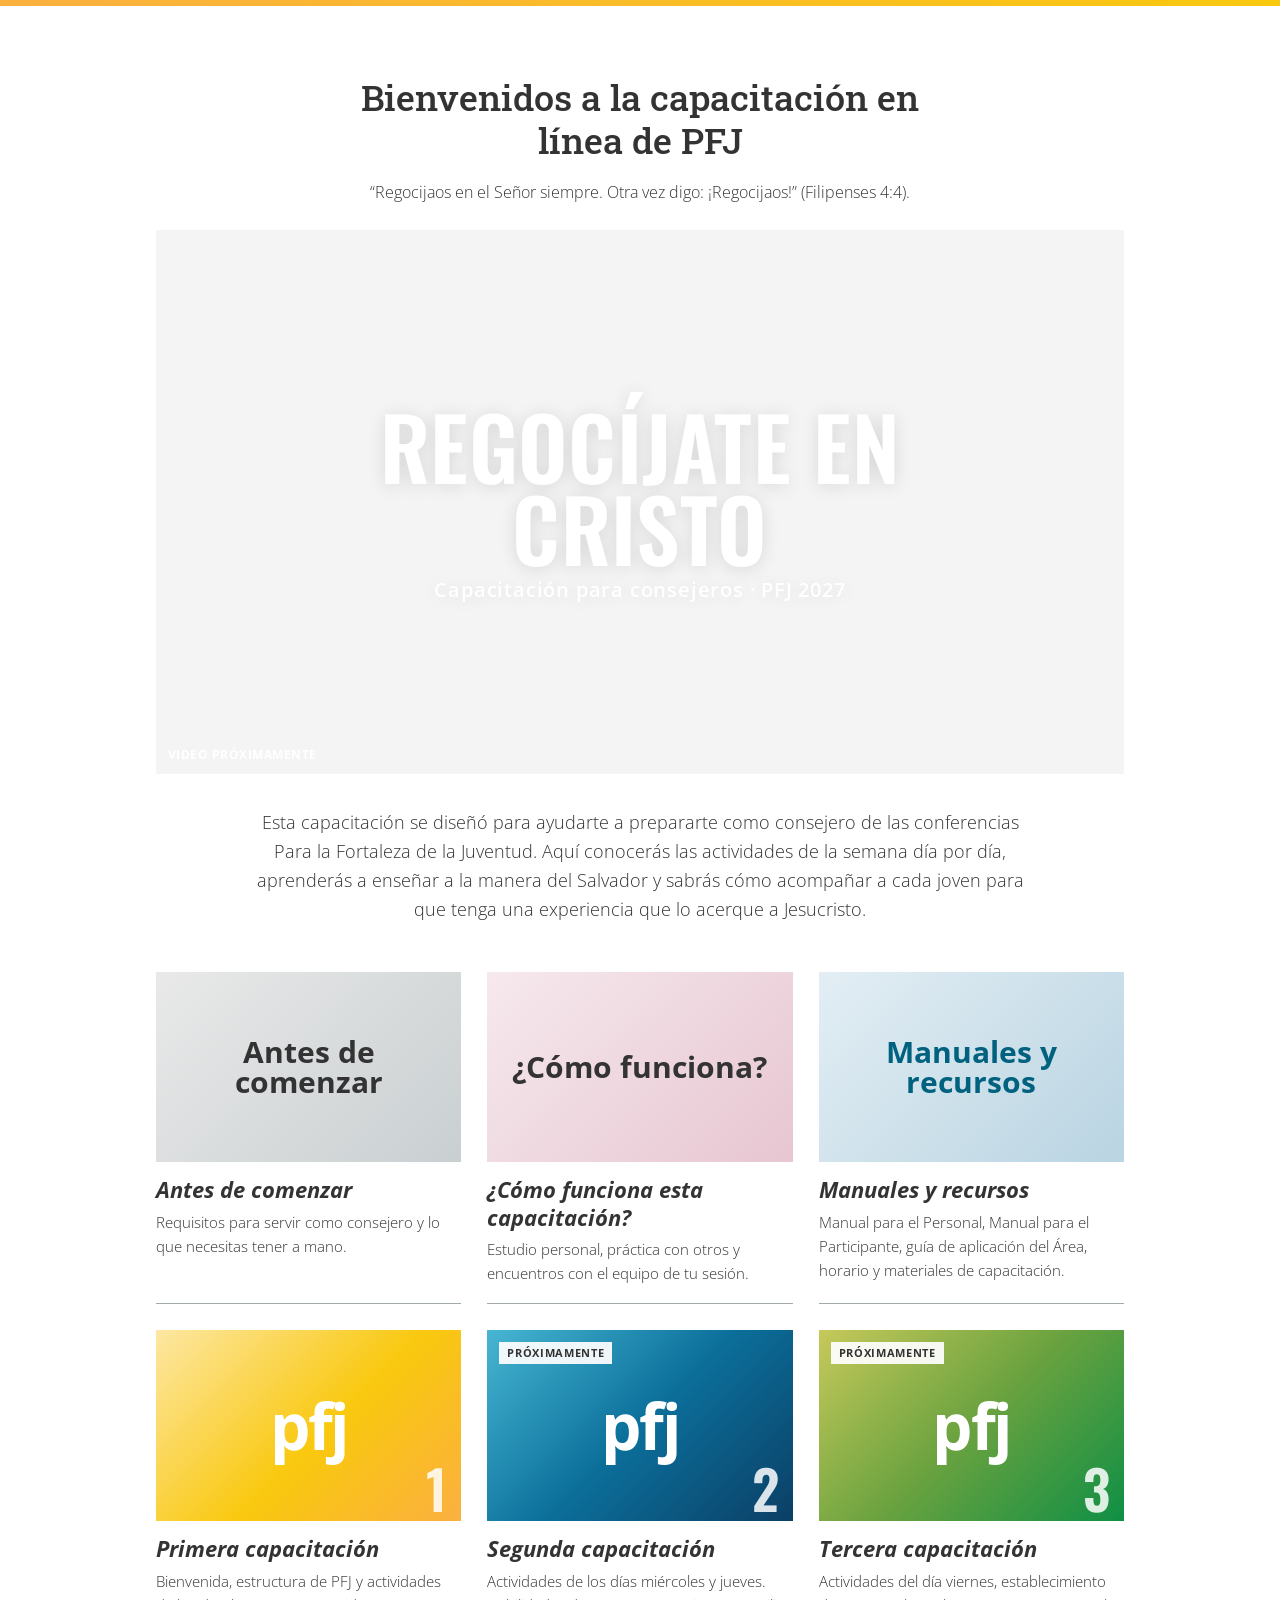
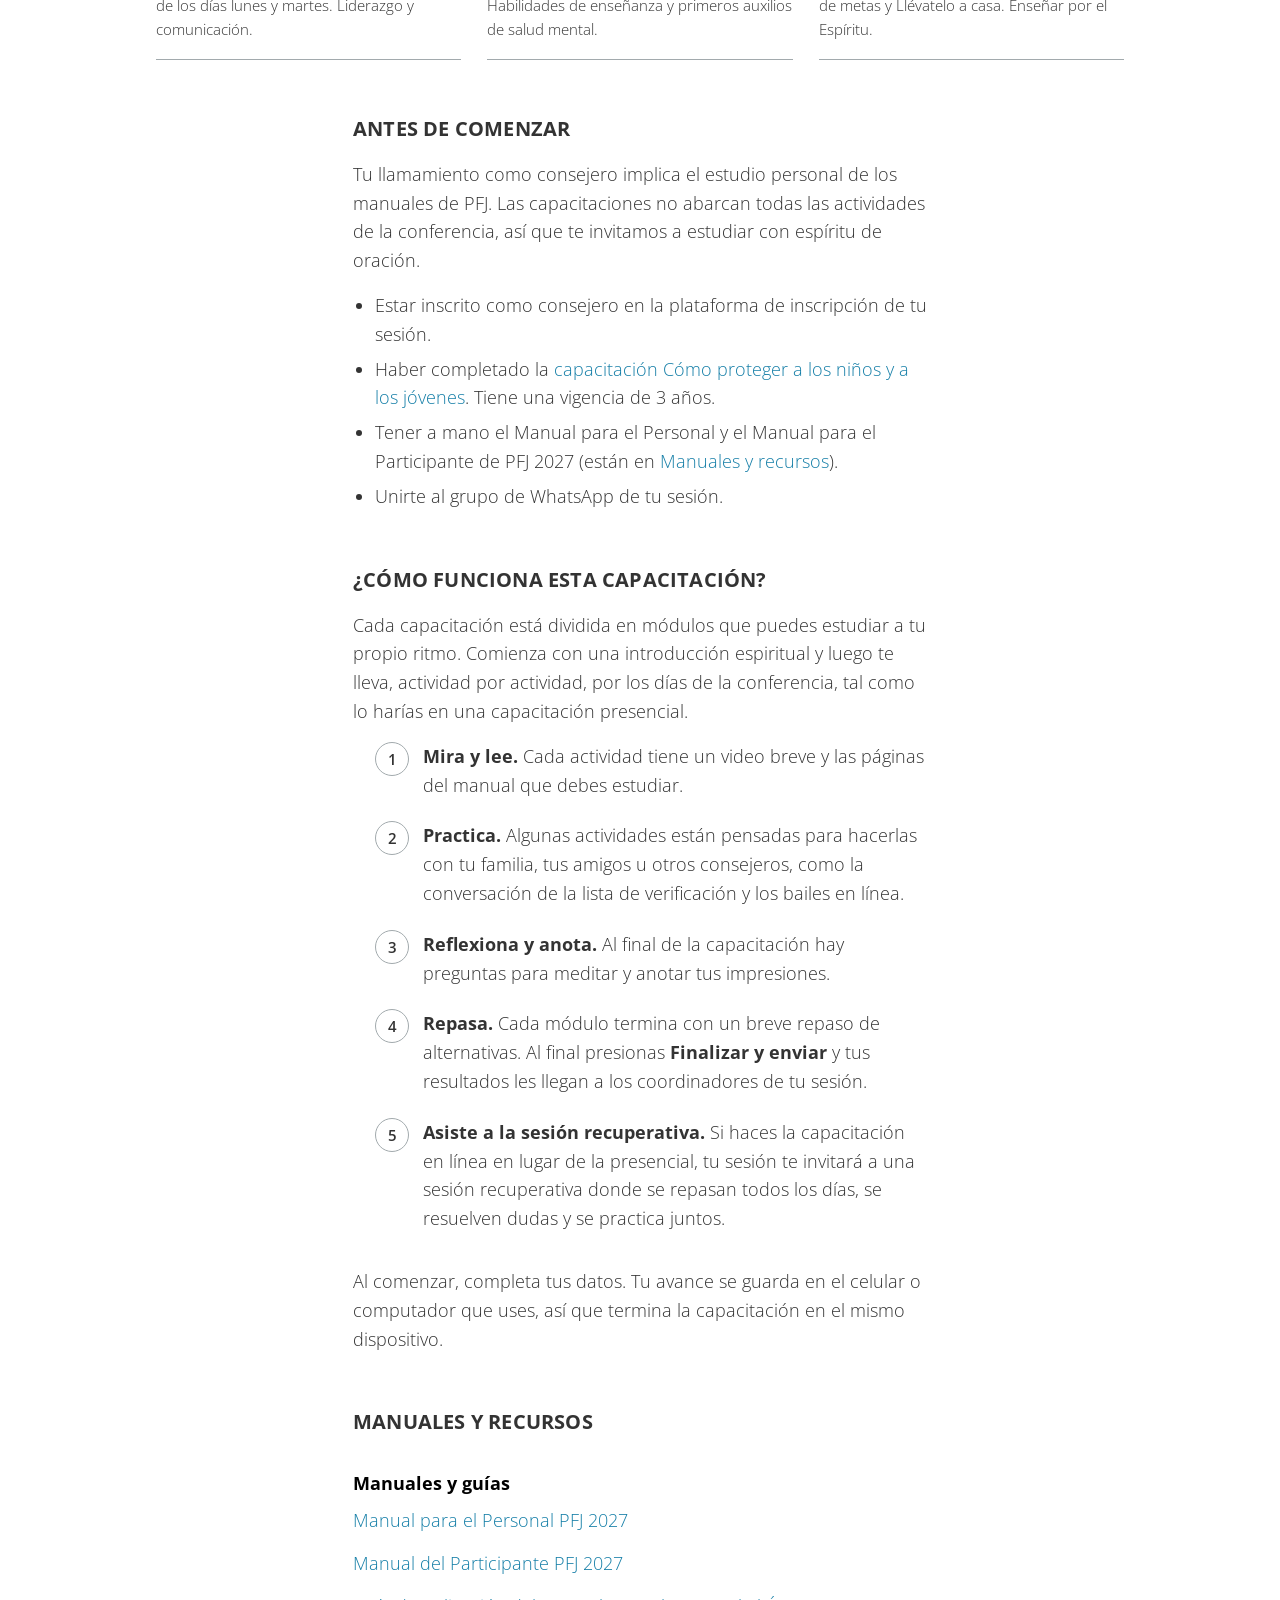
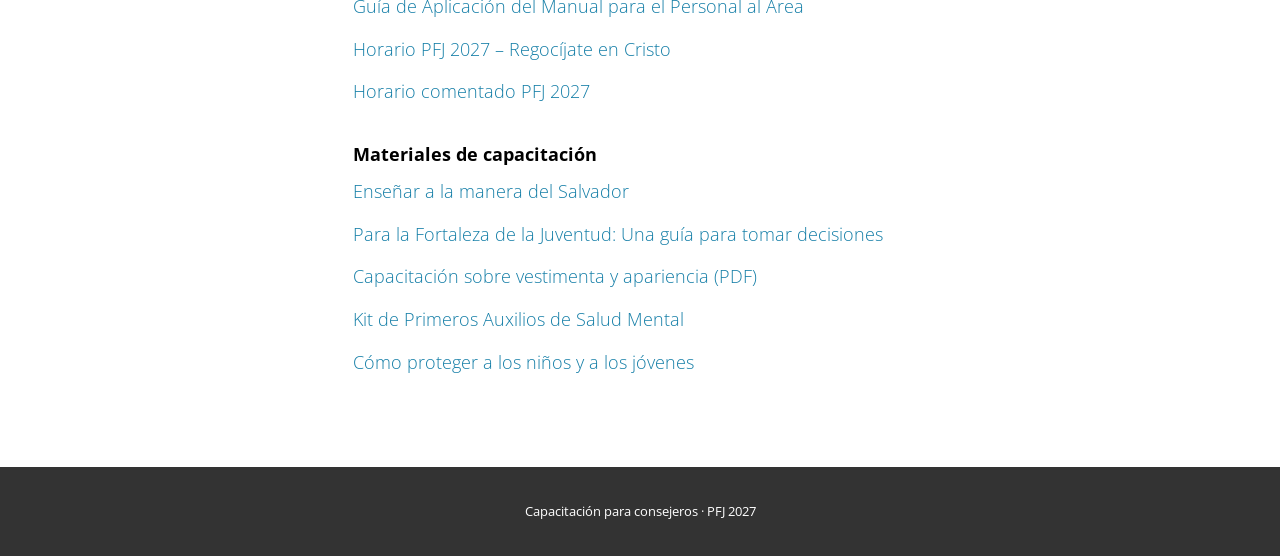
==== capacitacion-online/index.html @ 983329f0 "Portada reordenada, recursos completos y sin Classroom - En la portada aparecen primero Antes de com" ====
<!DOCTYPE html>
<html lang="es">
<head>
<meta charset="utf-8">
<meta name="viewport" content="width=device-width, initial-scale=1">
<title>Bienvenidos a la capacitación en línea de PFJ</title>
<link rel="stylesheet" href="estilos.css">
</head>
<body>

<div class="barra-sup"></div>

<main>
  <div class="titulo-bloque">
    <h1>Bienvenidos a la capacitación en línea de PFJ</h1>
    <p class="cita">“Regocijaos en el Señor siempre. Otra vez digo: ¡Regocijaos!” (Filipenses 4:4).</p>
  </div>

  <div class="ancho">
    <div class="video" data-video="bienvenida-general">
      <div class="poster poster--hero">
        <div class="poster__texto">Regocíjate en Cristo<span class="poster__sub">Capacitación para consejeros · PFJ 2027</span></div>
        <button class="reproducir" aria-label="Reproducir video de bienvenida"></button>
      </div>
    </div>

    <div class="intro-texto">
      <p>Esta capacitación se diseñó para ayudarte a prepararte como consejero de las conferencias Para la Fortaleza de la Juventud. Aquí conocerás las actividades de la semana día por día, aprenderás a enseñar a la manera del Salvador y sabrás cómo acompañar a cada joven para que tenga una experiencia que lo acerque a Jesucristo.</p>
    </div>

    <!-- Primero lo general (de izquierda a derecha), luego las tres capacitaciones -->
    <div class="mosaico">
      <article class="ficha">
        <a href="#antes"><div class="ficha__img img-a"><span class="pfj">Antes de comenzar</span></div></a>
        <h3><a href="#antes">Antes de comenzar</a></h3>
        <p>Requisitos para servir como consejero y lo que necesitas tener a mano.</p>
      </article>
      <article class="ficha">
        <a href="#como"><div class="ficha__img img-b"><span class="pfj">¿Cómo funciona?</span></div></a>
        <h3><a href="#como">¿Cómo funciona esta capacitación?</a></h3>
        <p>Estudio personal, práctica con otros y encuentros con el equipo de tu sesión.</p>
      </article>
      <article class="ficha">
        <a href="#recursos"><div class="ficha__img img-c"><span class="pfj">Manuales y recursos</span></div></a>
        <h3><a href="#recursos">Manuales y recursos</a></h3>
        <p>Manual para el Personal, Manual para el Participante, guía de aplicación del Área, horario y materiales de capacitación.</p>
      </article>
      <article class="ficha">
        <a href="capacitacion-1.html"><div class="ficha__img img-1"><span class="pfj">pfj</span><span class="num">1</span></div></a>
        <h3><a href="capacitacion-1.html">Primera capacitación</a></h3>
        <p>Bienvenida, estructura de PFJ y actividades de los días lunes y martes. Liderazgo y comunicación.</p>
      </article>
      <article class="ficha">
        <div class="ficha__img img-2 prox"><span class="pfj">pfj</span><span class="num">2</span></div>
        <h3>Segunda capacitación</h3>
        <p>Actividades de los días miércoles y jueves. Habilidades de enseñanza y primeros auxilios de salud mental.</p>
      </article>
      <article class="ficha">
        <div class="ficha__img img-3 prox"><span class="pfj">pfj</span><span class="num">3</span></div>
        <h3>Tercera capacitación</h3>
        <p>Actividades del día viernes, establecimiento de metas y Llévatelo a casa. Enseñar por el Espíritu.</p>
      </article>
    </div>
  </div>

  <div class="columna">
    <section class="seccion" id="antes">
      <h2>Antes de comenzar</h2>
      <p>Tu llamamiento como consejero implica el estudio personal de los manuales de PFJ. Las capacitaciones no abarcan todas las actividades de la conferencia, así que te invitamos a estudiar con espíritu de oración.</p>
      <ul>
        <li>Estar inscrito como consejero en la plataforma de inscripción de tu sesión.</li>
        <li>Haber completado la <a href="https://www.churchofjesuschrist.org/callings/church-safety-and-health/protecting-children-and-youth?lang=spa" target="_blank" rel="noopener">capacitación Cómo proteger a los niños y a los jóvenes</a>. Tiene una vigencia de 3 años.</li>
        <li>Tener a mano el Manual para el Personal y el Manual para el Participante de PFJ 2027 (están en <a href="#recursos">Manuales y recursos</a>).</li>
        <li>Unirte al grupo de WhatsApp de tu sesión.</li>
      </ul>
    </section>

    <section class="seccion" id="como">
      <h2>¿Cómo funciona esta capacitación?</h2>
      <p>Cada capacitación está dividida en módulos que puedes estudiar a tu propio ritmo. Comienza con una introducción espiritual y luego te lleva, actividad por actividad, por los días de la conferencia, tal como lo harías en una capacitación presencial.</p>
      <ol class="pasos">
        <li><b>Mira y lee.</b> Cada actividad tiene un video breve y las páginas del manual que debes estudiar.</li>
        <li><b>Practica.</b> Algunas actividades están pensadas para hacerlas con tu familia, tus amigos u otros consejeros, como la conversación de la lista de verificación y los bailes en línea.</li>
        <li><b>Reflexiona y anota.</b> Al final de la capacitación hay preguntas para meditar y anotar tus impresiones.</li>
        <li><b>Repasa.</b> Cada módulo termina con un breve repaso de alternativas. Al final presionas <b>Finalizar y enviar</b> y tus resultados les llegan a los coordinadores de tu sesión.</li>
        <li><b>Asiste a la sesión recuperativa.</b> Si haces la capacitación en línea en lugar de la presencial, tu sesión te invitará a una sesión recuperativa donde se repasan todos los días, se resuelven dudas y se practica juntos.</li>
      </ol>
      <p>Al comenzar, completa tus datos. Tu avance se guarda en el celular o computador que uses, así que termina la capacitación en el mismo dispositivo.</p>
    </section>

    <section class="seccion recursos" id="recursos">
      <h2>Manuales y recursos</h2>
      <h3>Manuales y guías</h3>
      <p><a href="https://drive.google.com/file/d/1gMMJwdW0VMMgAQ35rD9IWb-vpWbddcn7/view" target="_blank" rel="noopener">Manual para el Personal PFJ 2027</a></p>
      <p><a href="https://drive.google.com/file/d/1OS5hASzBE1O5YT9IC5XLMLdDh74hc2f5/view" target="_blank" rel="noopener">Manual del Participante PFJ 2027</a></p>
      <p><a href="https://drive.google.com/file/d/1RaNx11VzeKn9syxfIcDFV1O0mD9TjqjN/view" target="_blank" rel="noopener">Guía de Aplicación del Manual para el Personal al Área</a></p>
      <p><a href="https://drive.google.com/file/d/1ayYkU77bxAWslm8fJIi05kfkw4kbztsv/view" target="_blank" rel="noopener">Horario PFJ 2027 – Regocíjate en Cristo</a></p>
      <p><a href="https://drive.google.com/file/d/1_ZmeIhQIKHLMObAGilvFwir2xfRj30LJ/view" target="_blank" rel="noopener">Horario comentado PFJ 2027</a></p>
      <h3>Materiales de capacitación</h3>
      <p><a href="https://www.churchofjesuschrist.org/study/manual/teaching-in-the-saviors-way-2022?lang=spa" target="_blank" rel="noopener">Enseñar a la manera del Salvador</a></p>
      <p><a href="https://www.churchofjesuschrist.org/study/manual/for-the-strength-of-youth?lang=spa" target="_blank" rel="noopener">Para la Fortaleza de la Juventud: Una guía para tomar decisiones</a></p>
      <p><a href="https://drive.google.com/file/d/1r3qxZNEATlZR-fgJkV6bLsKsZWX1RQYC/view" target="_blank" rel="noopener">Capacitación sobre vestimenta y apariencia (PDF)</a></p>
      <p><a href="https://drive.google.com/file/d/1W20gHPFkH7GxolqbSm8Wpdt2u8NhHeDE/view" target="_blank" rel="noopener">Kit de Primeros Auxilios de Salud Mental</a></p>
      <p><a href="https://www.churchofjesuschrist.org/callings/church-safety-and-health/protecting-children-and-youth?lang=spa" target="_blank" rel="noopener">Cómo proteger a los niños y a los jóvenes</a></p>
    </section>
  </div>
</main>

<footer class="pie">Capacitación para consejeros · PFJ 2027</footer>
<script src="app.js"></script>
</body>
</html>
---- capacitacion-online/estilos.css ----
/* Estilos basados en la página de capacitación en línea de FSY (es.laiglesiadejesucristo.org) */
@import url('https://fonts.googleapis.com/css2?family=Open+Sans:ital,wght@0,300;0,400;0,600;0,700;1,700&family=Roboto+Slab:wght@400;500&family=Oswald:wght@500;600&family=Libre+Caslon+Text:wght@400;700&display=swap');

:root {
  --rojo: #d50032;          /* rojo de botones del sitio */
  --texto: #333333;
  --negro: #000000;
  --enlace: #147ea7;        /* rgb(20,126,167) */
  --linea: #a2aaad;         /* rgb(162,170,173) */
  --gris-suave: #f4f4f4;
  --gris-medio: #6b7477;
  --poster: #00627f;        /* azul petróleo de los títulos en video */
  --pfj-amarillo: #f9c80e;
  --pfj-naranja: #fbb040;
  --pfj-azul: #0b4f77;
  --pfj-celeste: #1a9cc2;
  --pfj-verde: #0f8f45;
  --pfj-oliva: #a9b93a;
  --col: 606px;             /* ancho de la columna de lectura */
}

* { box-sizing: border-box; }
[hidden] { display: none !important; }
html { scroll-behavior: smooth; }
body {
  margin: 0;
  font-family: "Open Sans", "Noto Sans", Helvetica, Arial, sans-serif;
  font-size: 18px;
  line-height: 1.6;
  font-weight: 300;
  color: var(--texto);
  background: #fff;
}
a { color: var(--enlace); text-decoration: none; }
a:hover { text-decoration: underline; }
strong, b { font-weight: 700; }

/* ---------- Encabezado ---------- */
.cabecera {
  position: sticky; top: 0; z-index: 20;
  background: #fff;
  border-bottom: 1px solid #e3e3e3;
}
.cabecera__fila {
  display: grid; grid-template-columns: 1fr auto 1fr; align-items: center;
  height: 58px;
}
.cabecera__menu {
  width: 58px; height: 58px; background: var(--rojo); border: 0; cursor: pointer;
  display: grid; place-items: center;
}
.cabecera__menu span, .cabecera__menu span::before, .cabecera__menu span::after {
  display: block; width: 18px; height: 2px; background: #fff; position: relative; content: "";
}
.cabecera__menu span::before { position: absolute; top: -6px; }
.cabecera__menu span::after  { position: absolute; top: 6px; }
.marca {
  font-family: "Libre Caslon Text", Georgia, serif; color: var(--negro);
  text-align: center; line-height: 1; text-transform: uppercase; letter-spacing: .02em;
}
.marca__1, .marca__3 { display: block; font-size: 9px; }
.marca__2 { display: block; font-size: 16px; margin: 1px 0; }
.cabecera__acciones { display: flex; justify-content: flex-end; align-items: center; gap: 18px; padding-right: 16px; font-size: 13px; font-weight: 400; }
.boton-rojo {
  background: var(--rojo); color: #fff; border: 0; border-radius: 3px;
  padding: 7px 14px; font: 400 14px "Open Sans", sans-serif; cursor: pointer;
}
.boton-rojo:hover { text-decoration: none; filter: brightness(.93); }

.subnav {
  display: flex; align-items: center; gap: 30px; height: 42px; padding: 0 24px;
  border-top: 1px solid #ececec; font-size: 13px; font-weight: 400; color: var(--texto);
  overflow-x: auto; white-space: nowrap; scrollbar-width: none;
}
.subnav::-webkit-scrollbar { display: none; }
.subnav__pais { font-weight: 700; font-size: 12px; color: var(--negro); letter-spacing: .02em; margin-right: 10px; }
.subnav a { color: var(--texto); }
.subnav a.activo { color: var(--negro); font-weight: 600; box-shadow: inset 0 -2px 0 var(--negro); padding: 11px 0; }

/* ---------- Bloques de título ---------- */
.titulo-bloque { max-width: var(--col); margin: 70px auto 24px; padding: 0 16px; text-align: center; }
.titulo-bloque h1 {
  font-family: "Roboto Slab", Helvetica, Arial, serif; font-weight: 500;
  font-size: 36px; line-height: 1.2; color: var(--texto); margin: 0 0 18px;
}
.titulo-bloque .cita { font-size: 16px; line-height: 1.6; margin: 0; }
.compartir { display: flex; justify-content: center; gap: 22px; margin: 22px 0 30px; }
.compartir span { width: 22px; height: 22px; border-radius: 3px; background: var(--enlace); opacity: .9; }

.ancho { max-width: 1000px; margin: 0 auto; padding: 0 16px; }
.columna { max-width: var(--col); margin: 0 auto; padding: 0 16px; }

/* ---------- Video / póster ---------- */
.video { position: relative; margin: 0 0 8px; }
.poster {
  aspect-ratio: 16 / 9; width: 100%; position: relative; overflow: hidden;
  display: grid; place-items: center; text-align: center; background: #fff;
}
.poster__texto {
  font-family: "Oswald", Impact, sans-serif; font-weight: 600; text-transform: uppercase;
  color: var(--poster); font-size: clamp(34px, 8vw, 62px); line-height: .95; letter-spacing: .005em;
  padding: 0 10%;
}
.poster--hero { background: linear-gradient(135deg, #f7b733 0%, #fbb040 45%, #f9c80e 100%); }
.poster--hero .poster__texto { color: #fff; font-size: clamp(40px, 9vw, 86px); text-shadow: 0 2px 18px rgba(0,0,0,.12); }
.poster--hero .poster__sub { display:block; font-family:"Open Sans",sans-serif; font-weight:600; font-size: 20px; letter-spacing:.04em; text-transform:none; margin-top: 12px; }
.reproducir {
  position: absolute; left: 3%; bottom: 7%; width: 38px; height: 38px; border-radius: 50%;
  background: #b9b9b9; display: grid; place-items: center; border: 0;
}
.poster--hero .reproducir { background: rgba(0,0,0,.55); width: 46px; height: 46px; }
.reproducir::after { content: ""; border-left: 13px solid #fff; border-top: 8px solid transparent; border-bottom: 8px solid transparent; margin-left: 4px; }
.video__pie { font-size: 13px; line-height: 1.45; margin: 10px 0 0; }
.video__pie b { display: block; color: var(--negro); }
.video__pie span { color: var(--gris-medio); font-weight: 600; }
.video__quien { font-size: 12px; font-weight: 600; color: var(--gris-medio); }
.lista-videos .video { margin-bottom: 46px; }

/* ---------- Secciones del módulo ---------- */
.seccion { margin: 56px 0 0; scroll-margin-top: 120px; }
.seccion > h2 {
  font-family: "Open Sans", sans-serif; font-weight: 700; font-size: 20px; letter-spacing: .01em;
  text-transform: uppercase; color: var(--texto); margin: 0 0 18px; line-height: 1.3;
}
.seccion h3 { font-weight: 700; font-size: 18px; color: var(--negro); margin: 34px 0 8px; }
.seccion p { margin: 0 0 16px; }
.seccion ul, .seccion ol { padding-left: 22px; margin: 0 0 18px; }
.seccion li { margin-bottom: 6px; }
.meta { font-size: 13px; color: var(--gris-medio); font-weight: 600; margin: -10px 0 18px; }
.meta .etq { display: inline-block; border: 1px solid var(--linea); border-radius: 2px; padding: 0 7px; margin-right: 6px; font-weight: 600; }
.lee { font-size: 15px; background: var(--gris-suave); border-left: 3px solid var(--linea); padding: 12px 16px; margin: 0 0 18px; }
.lee b { color: var(--negro); }
blockquote { margin: 0 0 18px; padding: 0 0 0 18px; border-left: 3px solid var(--linea); font-style: italic; }

/* nota del equipo de sesión */
.nota-staff { font-size: 14px; border: 1px dashed var(--linea); padding: 12px 16px; margin: 0 0 18px; }
.nota-staff b { color: var(--rojo); font-weight: 700; text-transform: uppercase; font-size: 12px; letter-spacing: .04em; display: block; margin-bottom: 4px; }

/* completado */
.completar { display: flex; align-items: center; gap: 10px; font-size: 14px; font-weight: 600; color: var(--texto); margin: 22px 0 0; cursor: pointer; user-select: none; }
.completar input { width: 18px; height: 18px; accent-color: var(--rojo); }

/* separador tipo sitio */
.regla { border: 0; border-top: 1px solid var(--linea); margin: 56px 0 0; }

/* índice del módulo */
.indice { border-top: 1px solid var(--linea); border-bottom: 1px solid var(--linea); padding: 18px 0; margin: 30px 0 0; }
.indice__titulo { font-weight: 700; font-size: 14px; text-transform: uppercase; letter-spacing: .03em; margin: 0 0 10px; display: flex; justify-content: space-between; }
.indice ol { margin: 0; padding-left: 22px; font-size: 15px; columns: 2; column-gap: 30px; }
.indice li { break-inside: avoid; margin-bottom: 4px; }
.indice li.hecho a { color: var(--gris-medio); text-decoration: line-through; }
.barra { height: 6px; background: #e6e6e6; border-radius: 3px; overflow: hidden; margin-top: 14px; }
.barra span { display: block; height: 100%; width: 0; background: var(--rojo); transition: width .3s; }

/* repaso interactivo */
.pregunta { border-top: 1px solid var(--linea); padding: 18px 0 6px; }
.pregunta p { font-weight: 600; margin-bottom: 10px; }
.opcion { display: block; width: 100%; text-align: left; background: #fff; border: 1px solid var(--linea); border-radius: 3px; padding: 9px 14px; margin: 0 0 8px; font: 300 16px "Open Sans", sans-serif; color: var(--texto); cursor: pointer; }
.opcion:hover { border-color: var(--texto); }
.opcion.ok { border-color: var(--pfj-verde); background: #eef8f2; font-weight: 600; }
.opcion.mal { border-color: var(--rojo); background: #fdf0f3; }
.explica { font-size: 14px; color: var(--gris-medio); display: none; margin: 4px 0 10px; }
.explica.ver { display: block; }

/* recursos */
.recursos p { margin: 0 0 14px; }

/* ---------- Mosaico de la portada ---------- */
.intro-texto { max-width: 800px; margin: 34px auto 0; text-align: center; padding: 0 16px; }
.mosaico { display: grid; grid-template-columns: repeat(3, 1fr); gap: 26px; margin: 48px auto 0; }
.ficha { border-bottom: 1px solid var(--linea); padding-bottom: 18px; }
.ficha__img { aspect-ratio: 16 / 10; display: grid; place-items: center; position: relative; overflow: hidden; }
.ficha__img .pfj { font: 700 64px/1 "Open Sans", sans-serif; color: #fff; letter-spacing: -.04em; }
.ficha__img .num { position: absolute; right: 14px; bottom: 6px; font: 600 54px/1 "Oswald", sans-serif; color: rgba(255,255,255,.85); }
.ficha__img.prox::after { content: "Próximamente"; position: absolute; top: 12px; left: 12px; font-size: 11px; font-weight: 700; letter-spacing: .06em; text-transform: uppercase; background: rgba(255,255,255,.92); color: var(--texto); padding: 2px 8px; }
.ficha h3 { margin: 14px 0 6px; font-weight: 700; font-style: italic; font-size: 22px; line-height: 1.25; }
.ficha h3 a { color: var(--texto); }
.ficha p { font-size: 15px; margin: 0; }
.img-1 { background: linear-gradient(135deg, #fde7a3 0%, #f9c80e 55%, #fbb040 100%); }
.img-2 { background: linear-gradient(135deg, #47b6d3 0%, #0b6f9a 50%, #0b3f66 100%); }
.img-3 { background: linear-gradient(135deg, #c6c95a 0%, #6aa23f 50%, #0f8f45 100%); }
.img-a { background: linear-gradient(135deg, #e9e9e9 0%, #c9cfd1 100%); }
.img-a .pfj, .img-b .pfj { color: var(--texto); font-size: 30px; font-weight: 700; letter-spacing: 0; text-align: center; padding: 0 12px; }
.img-b { background: linear-gradient(135deg, #f6e9ee 0%, #e7c6d1 100%); }
.img-c { background: linear-gradient(135deg, #e3eef4 0%, #b9d4e2 100%); }
.img-c .pfj { color: var(--poster); font-size: 30px; letter-spacing: 0; text-align: center; padding: 0 12px; }

.pasos { counter-reset: paso; list-style: none; padding: 0; margin: 0; }
.pasos li { counter-increment: paso; position: relative; padding: 0 0 16px 48px; }
.pasos li::before { content: counter(paso); position: absolute; left: 0; top: 0; width: 32px; height: 32px; border-radius: 50%; border: 1px solid var(--linea); display: grid; place-items: center; font-weight: 600; font-size: 15px; }

/* ---------- Barra superior simple (sin marca) ---------- */
.barra-sup { height: 6px; background: linear-gradient(90deg, var(--pfj-naranja), var(--pfj-amarillo)); }

/* ---------- Registro del consejero ---------- */
.registro { border: 1px solid var(--linea); padding: 20px 22px; margin: 30px 0 0; }
.registro h2 { font-size: 16px; font-weight: 700; text-transform: uppercase; letter-spacing: .02em; margin: 0 0 6px; }
.registro p { font-size: 15px; margin: 0 0 14px; }
.campos { display: grid; grid-template-columns: 1fr 1fr; gap: 12px; }
.campos label { font-size: 13px; font-weight: 600; display: block; }
.campos input, .campos select, .tarea textarea {
  width: 100%; font: 300 16px "Open Sans", sans-serif; color: var(--texto);
  border: 1px solid var(--linea); border-radius: 3px; padding: 8px 10px; margin-top: 4px; background: #fff;
}
.registro .boton-rojo { margin-top: 14px; }
.registro--ok { background: var(--gris-suave); border-color: var(--gris-suave); }
.registro--ok .campos, .registro--ok .boton-rojo { display: none; }
.registro__saludo { display: none; font-size: 15px; }
.registro--ok .registro__saludo { display: block; }
.registro__saludo button { background: none; border: 0; color: var(--enlace); font: inherit; cursor: pointer; padding: 0; }

/* ---------- Tareas ---------- */
.tarea { background: #fffbea; border-left: 3px solid var(--pfj-naranja); padding: 14px 16px; margin: 0 0 20px; }
.tarea__etq { font-size: 12px; font-weight: 700; letter-spacing: .05em; text-transform: uppercase; color: #9a6a00; display: block; margin-bottom: 4px; }
.tarea p { font-weight: 600; margin: 0 0 8px; font-size: 16px; }
.tarea textarea { min-height: 92px; resize: vertical; margin-top: 0; }
.tarea__pie { display: flex; align-items: center; gap: 12px; margin-top: 8px; font-size: 13px; color: var(--gris-medio); }
.boton-borde { background: #fff; border: 1px solid var(--texto); color: var(--texto); border-radius: 3px; padding: 5px 12px; font: 600 13px "Open Sans", sans-serif; cursor: pointer; }
.boton-borde:hover { background: var(--gris-suave); }

/* ---------- Repaso por sección ---------- */
.repaso { margin: 26px 0 8px; }
.repaso__titulo { font-size: 14px; font-weight: 700; text-transform: uppercase; letter-spacing: .03em; margin: 0 0 4px; display: flex; justify-content: space-between; }
.repaso__puntaje { color: var(--gris-medio); font-weight: 600; }

/* ---------- Aviso ---------- */
.aviso { font-size: 14px; background: var(--gris-suave); padding: 10px 14px; margin: 14px 0 0; }

/* ---------- Pie ---------- */
.pie { margin-top: 90px; background: #333; color: #fff; font-size: 13px; font-weight: 400; padding: 34px 24px; text-align: center; }
.pie a { color: #fff; }

/* ---------- Módulos ---------- */
.modulo { display: none; scroll-margin-top: 20px; }
.modulo.activo { display: block; }
.modulo__cabecera { margin: 56px 0 0; padding: 18px 0 0; border-top: 3px solid var(--pfj-amarillo); }
.modulo__cabecera span { font-size: 13px; font-weight: 700; letter-spacing: .06em; text-transform: uppercase; color: #9a6a00; }
.modulo__cabecera h2 { font-family: "Roboto Slab", serif; font-weight: 500; font-size: 28px; line-height: 1.2; margin: 4px 0 0; color: var(--texto); }
.modulo__nav { display: flex; justify-content: space-between; align-items: center; gap: 12px; margin: 40px 0 0; padding-top: 20px; border-top: 1px solid var(--linea); }
.modulo__nav a { text-decoration: none; }
.modulo__nav .boton-rojo { padding: 10px 16px; }
.modulo__nav .boton-borde { padding: 9px 14px; }
.indice-modulos { display: grid; grid-template-columns: 1fr 1fr; gap: 10px; }
.modbtn { display: block; border: 1px solid var(--linea); border-radius: 3px; padding: 10px 12px; color: var(--texto); line-height: 1.3; }
.modbtn:hover { text-decoration: none; border-color: var(--texto); }
.modbtn.activo { border-color: var(--rojo); box-shadow: inset 3px 0 0 var(--rojo); }
.modbtn__n { display: block; font-size: 11px; font-weight: 700; letter-spacing: .06em; text-transform: uppercase; color: var(--gris-medio); }
.modbtn__t { display: block; font-size: 15px; font-weight: 600; }
.modbtn__p { display: block; font-size: 12px; color: var(--gris-medio); margin-top: 2px; }
.modbtn.hecho .modbtn__p { color: var(--pfj-verde); font-weight: 600; }

/* ---------- Videos reales ---------- */
.video__marco { aspect-ratio: 16 / 9; width: 100%; background: #000; }
.video__marco iframe { width: 100%; height: 100%; border: 0; display: block; }
.video--pendiente .reproducir { display: none; }
.video--pendiente .poster { background: var(--gris-suave); }
.video--pendiente .poster::after { content: "Video próximamente"; position: absolute; left: 12px; bottom: 10px; font-size: 12px; font-weight: 700; letter-spacing: .04em; text-transform: uppercase; color: var(--gris-medio); }
.poster--hero.poster::after, .video--pendiente .poster--hero::after { color: #fff; }

/* ---------- Staff con fotos ---------- */
.staff__grilla { display: grid; grid-template-columns: repeat(auto-fill, minmax(130px, 1fr)); gap: 16px; margin: 0 0 18px; }
.staff__ficha { margin: 0; text-align: center; }
.staff__ficha img, .staff__sinfoto { width: 100%; aspect-ratio: 1; object-fit: cover; border-radius: 50%; background: var(--gris-suave); display: block; }
.staff__ficha figcaption { font-size: 13px; line-height: 1.35; margin-top: 8px; }
.staff__ficha b { display: block; color: var(--negro); }
.staff__ficha span { color: var(--gris-medio); font-weight: 600; }

/* ---------- Registro ---------- */
.campos .campo-ancho { grid-column: 1 / -1; }
.campos select:disabled { background: var(--gris-suave); }
.info-sesion p { margin: 10px 0 0; font-size: 15px; }

/* ---------- Bailes en línea ---------- */
.baile__botones { display: grid; grid-template-columns: repeat(5, 1fr); gap: 6px; margin: 0 0 10px; }
.baile__btn { background: #fff; border: 1px solid var(--linea); border-radius: 3px; padding: 7px 6px; font: 600 13px/1.25 "Open Sans", sans-serif; color: var(--texto); cursor: pointer; text-align: center; }
.baile__btn span { display: block; font-size: 11px; font-weight: 700; letter-spacing: .05em; text-transform: uppercase; color: var(--gris-medio); }
.baile__btn[aria-selected="true"] { border-color: var(--rojo); background: #fdf0f3; }
.baile__practicados { background: var(--gris-suave); padding: 12px 16px; margin: 0 0 8px; }
.baile__pregunta { font-weight: 700; font-size: 15px; margin: 0 0 4px !important; }
.baile__practicados .completar { margin: 6px 0 0; }

/* ---------- Terminar ---------- */
.final { margin: 56px 0 0; border: 2px solid var(--pfj-amarillo); padding: 20px 22px; scroll-margin-top: 20px; }
.final h2 { font-size: 20px; font-weight: 700; text-transform: uppercase; margin: 0 0 10px; }
.final p { font-size: 15px; }
.final__lista { list-style: none; padding: 0; margin: 0 0 12px; }
.final__lista li { display: flex; justify-content: space-between; gap: 10px; flex-wrap: wrap; border-top: 1px solid #e3e3e3; padding: 8px 0; font-size: 15px; }
.final__lista li a { color: var(--gris-medio); font-weight: 600; }
.final__lista li span { color: var(--gris-medio); font-size: 13px; }
.final__lista li.ok a { color: var(--pfj-verde); }
.final__lista li.ok a::before { content: "✓ "; }
.final__falta { color: var(--gris-medio); }
.boton-grande { padding: 11px 20px; font-size: 16px; font-weight: 600; }
.boton-rojo:disabled { background: #c9cfd1; cursor: not-allowed; filter: none; }
.aviso--ok { background: #eef8f2; border-left: 3px solid var(--pfj-verde); }

@media (max-width: 900px) {
  .mosaico { grid-template-columns: repeat(2, 1fr); }
}
@media (max-width: 760px) {
  .mosaico { grid-template-columns: 1fr; }
  .indice ol { columns: 1; }
  .indice-modulos { grid-template-columns: 1fr; }
  .baile__botones { grid-template-columns: repeat(2, 1fr); }
  .modulo__nav { flex-direction: column-reverse; align-items: stretch; text-align: center; }
  .campos { grid-template-columns: 1fr; }
  .titulo-bloque { margin-top: 40px; }
  .titulo-bloque h1 { font-size: 28px; }
}

/* ---------- Figura con imagen ---------- */
.figura { margin: 0 0 18px; }
.figura img { width: 100%; height: auto; display: block; }
.figura figcaption { font-size: 13px; color: var(--gris-medio); font-weight: 600; margin-top: 8px; }
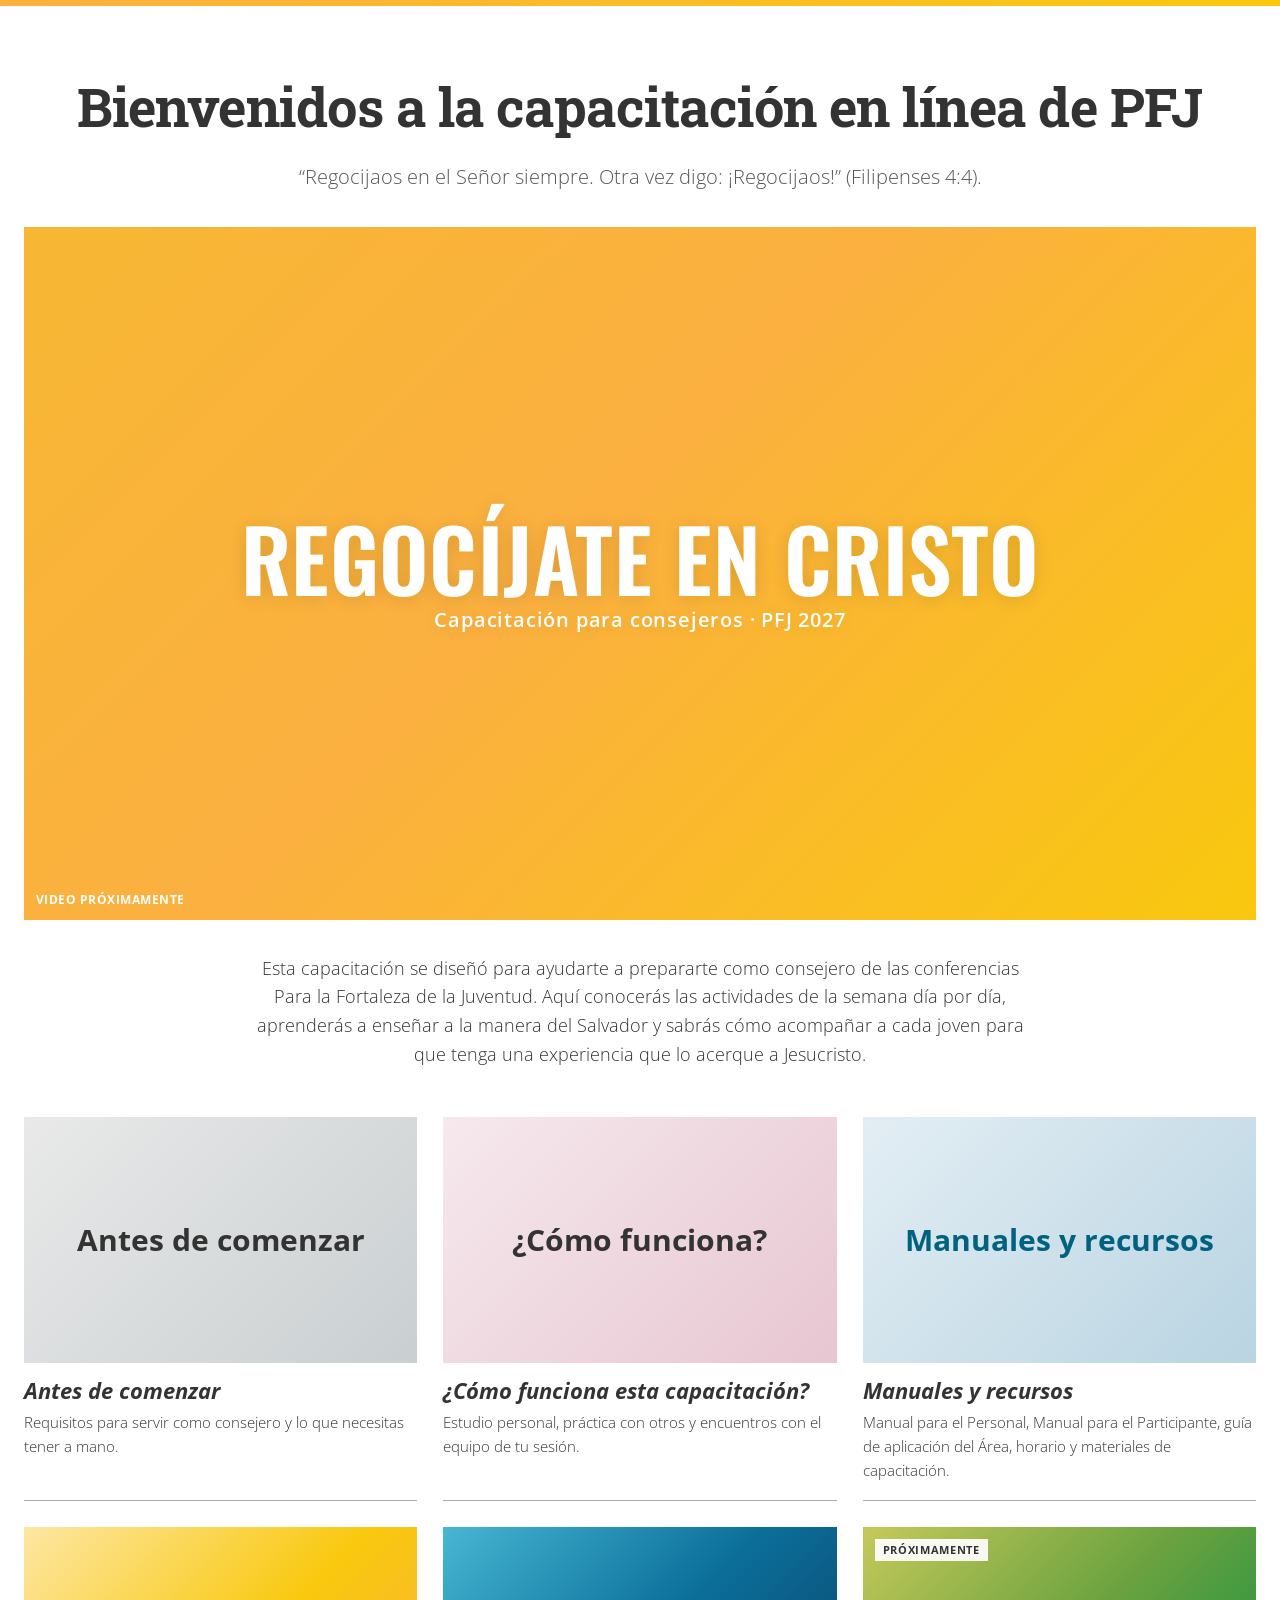
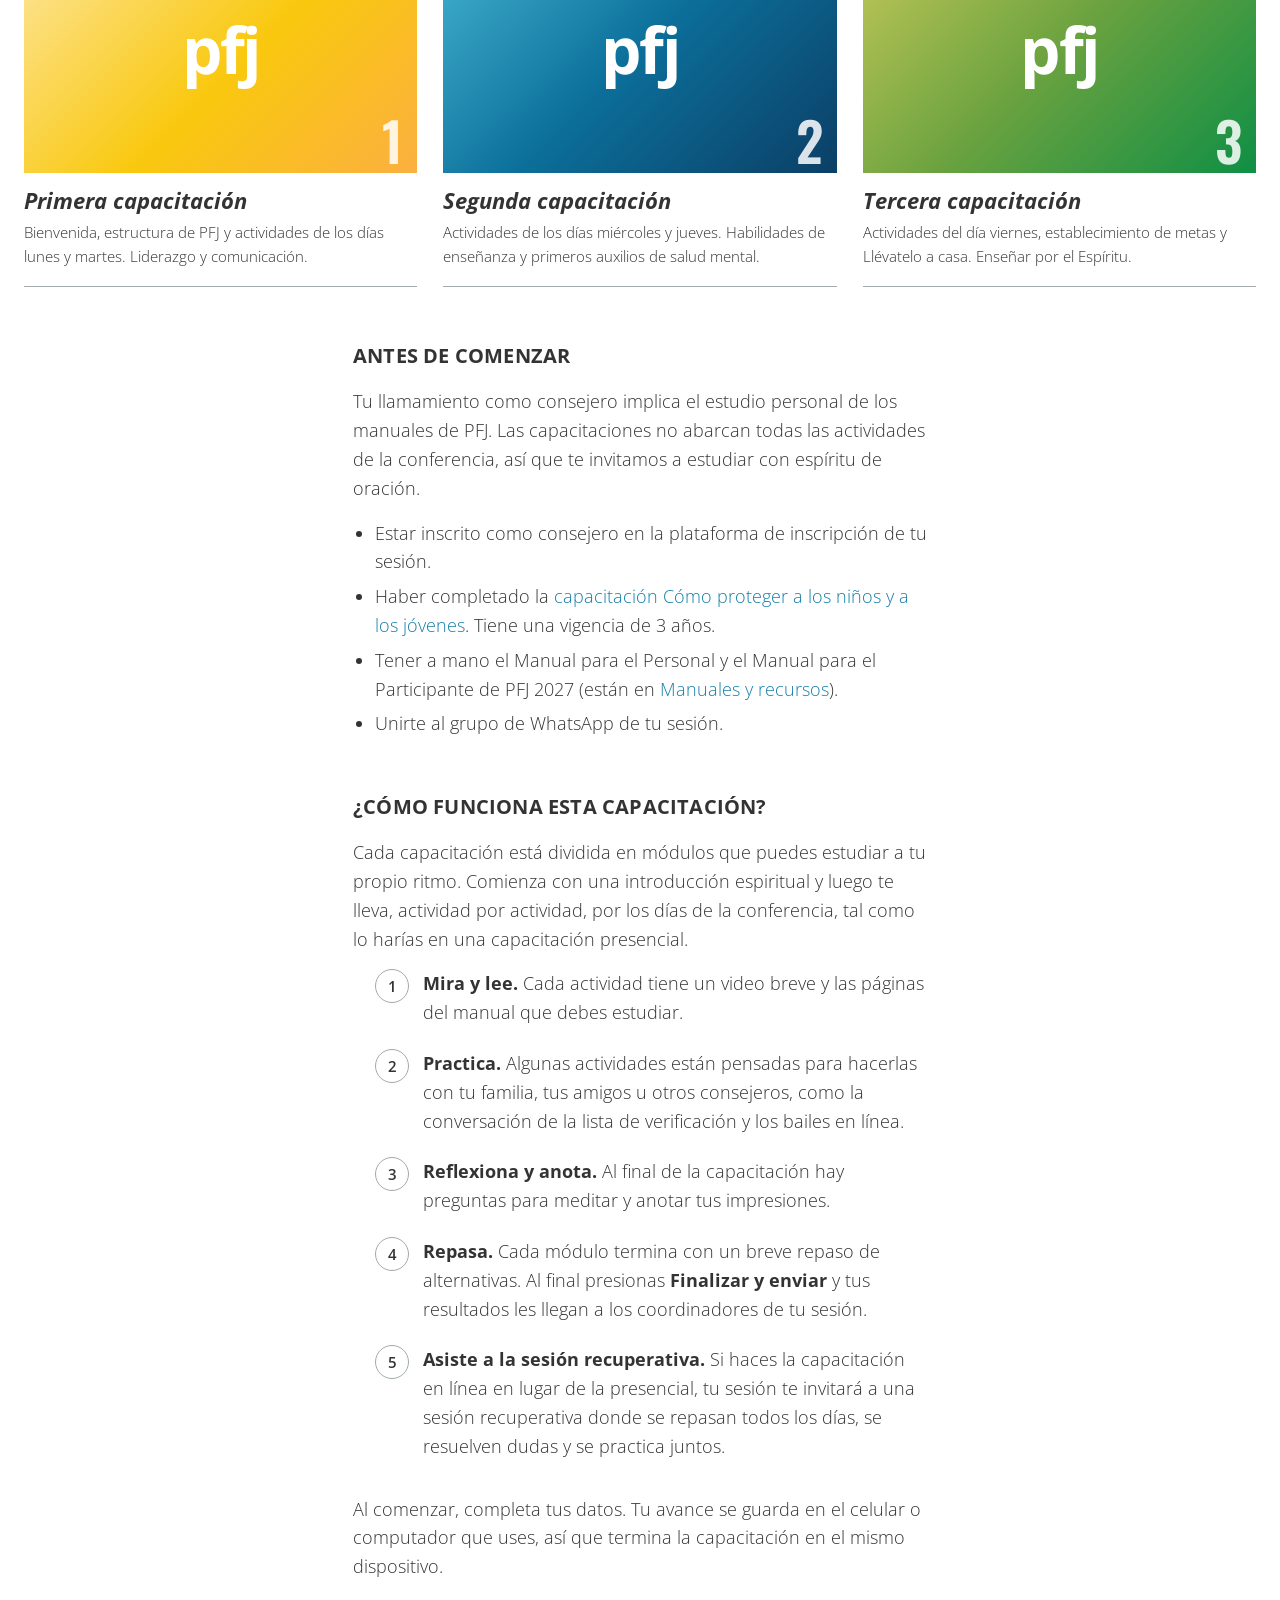
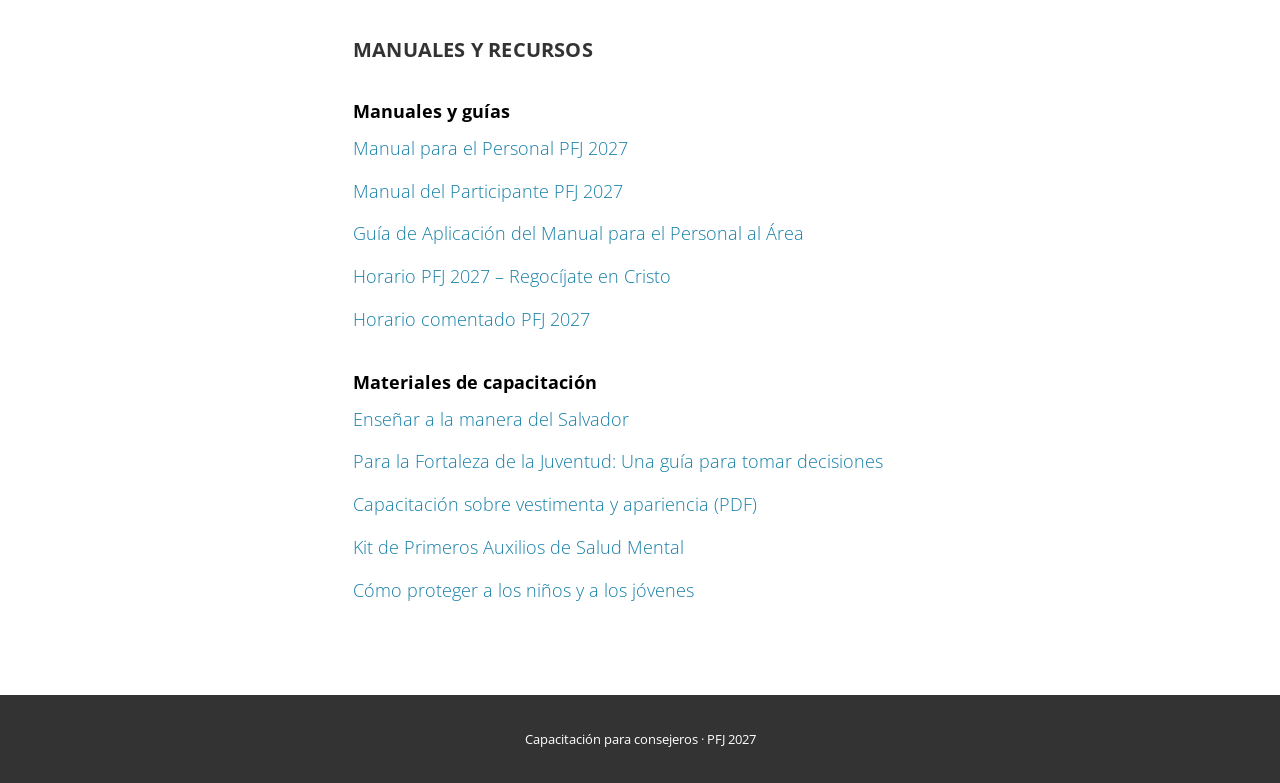
==== commit e3bfa46a: "Segunda capacitación y ajustes a la primera - Nueva segunda capacitación en 5 módulos, con el mismo " ====
--- a/capacitacion-online/index.html
+++ b/capacitacion-online/index.html
@@ -51,8 +51,8 @@
         <p>Bienvenida, estructura de PFJ y actividades de los días lunes y martes. Liderazgo y comunicación.</p>
       </article>
       <article class="ficha">
-        <div class="ficha__img img-2 prox"><span class="pfj">pfj</span><span class="num">2</span></div>
-        <h3>Segunda capacitación</h3>
+        <a href="capacitacion-2.html"><div class="ficha__img img-2"><span class="pfj">pfj</span><span class="num">2</span></div></a>
+        <h3><a href="capacitacion-2.html">Segunda capacitación</a></h3>
         <p>Actividades de los días miércoles y jueves. Habilidades de enseñanza y primeros auxilios de salud mental.</p>
       </article>
       <article class="ficha">
--- a/capacitacion-online/estilos.css
+++ b/capacitacion-online/estilos.css
@@ -1,5 +1,5 @@
 /* Estilos basados en la página de capacitación en línea de FSY (es.laiglesiadejesucristo.org) */
-@import url('https://fonts.googleapis.com/css2?family=Open+Sans:ital,wght@0,300;0,400;0,600;0,700;1,700&family=Roboto+Slab:wght@400;500&family=Oswald:wght@500;600&family=Libre+Caslon+Text:wght@400;700&display=swap');
+@import url('https://fonts.googleapis.com/css2?family=Open+Sans:ital,wght@0,300;0,400;0,600;0,700;1,700&family=Roboto+Slab:wght@400;500;700&family=Oswald:wght@500;600&family=Libre+Caslon+Text:wght@400;700&display=swap');
 
 :root {
   --rojo: #d50032;          /* rojo de botones del sitio */
@@ -78,16 +78,16 @@
 .subnav a.activo { color: var(--negro); font-weight: 600; box-shadow: inset 0 -2px 0 var(--negro); padding: 11px 0; }
 
 /* ---------- Bloques de título ---------- */
-.titulo-bloque { max-width: var(--col); margin: 70px auto 24px; padding: 0 16px; text-align: center; }
+.titulo-bloque { max-width: 1800px; margin: 70px auto 34px; padding: 0 24px; text-align: center; }
 .titulo-bloque h1 {
-  font-family: "Roboto Slab", Helvetica, Arial, serif; font-weight: 500;
-  font-size: 36px; line-height: 1.2; color: var(--texto); margin: 0 0 18px;
-}
-.titulo-bloque .cita { font-size: 16px; line-height: 1.6; margin: 0; }
+  font-family: "Roboto Slab", Helvetica, Arial, serif; font-weight: 700;
+  font-size: clamp(32px, 4.2vw, 68px); line-height: 1.15; color: var(--texto); margin: 0 0 22px; letter-spacing: -.01em;
+}
+.titulo-bloque .cita { font-size: clamp(17px, 1.6vw, 24px); line-height: 1.6; margin: 0 auto; max-width: 1100px; color: #555; }
 .compartir { display: flex; justify-content: center; gap: 22px; margin: 22px 0 30px; }
 .compartir span { width: 22px; height: 22px; border-radius: 3px; background: var(--enlace); opacity: .9; }
 
-.ancho { max-width: 1000px; margin: 0 auto; padding: 0 16px; }
+.ancho { max-width: 1640px; margin: 0 auto; padding: 0 24px; }
 .columna { max-width: var(--col); margin: 0 auto; padding: 0 16px; }
 
 /* ---------- Video / póster ---------- */
@@ -110,6 +110,8 @@
 }
 .poster--hero .reproducir { background: rgba(0,0,0,.55); width: 46px; height: 46px; }
 .reproducir::after { content: ""; border-left: 13px solid #fff; border-top: 8px solid transparent; border-bottom: 8px solid transparent; margin-left: 4px; }
+.video:not(.video--pendiente) .poster { cursor: pointer; }
+.video:not(.video--pendiente) .poster:hover .reproducir { background: var(--poster); }
 .video__pie { font-size: 13px; line-height: 1.45; margin: 10px 0 0; }
 .video__pie b { display: block; color: var(--negro); }
 .video__pie span { color: var(--gris-medio); font-weight: 600; }
@@ -238,6 +240,7 @@
 .modulo__cabecera h2 { font-family: "Roboto Slab", serif; font-weight: 500; font-size: 28px; line-height: 1.2; margin: 4px 0 0; color: var(--texto); }
 .modulo__nav { display: flex; justify-content: space-between; align-items: center; gap: 12px; margin: 40px 0 0; padding-top: 20px; border-top: 1px solid var(--linea); }
 .modulo__nav a { text-decoration: none; }
+.modulo__nav-der { display: flex; gap: 10px; align-items: center; flex-wrap: wrap; justify-content: flex-end; }
 .modulo__nav .boton-rojo { padding: 10px 16px; }
 .modulo__nav .boton-borde { padding: 9px 14px; }
 .indice-modulos { display: grid; grid-template-columns: 1fr 1fr; gap: 10px; }
@@ -253,7 +256,7 @@
 .video__marco { aspect-ratio: 16 / 9; width: 100%; background: #000; }
 .video__marco iframe { width: 100%; height: 100%; border: 0; display: block; }
 .video--pendiente .reproducir { display: none; }
-.video--pendiente .poster { background: var(--gris-suave); }
+.video--pendiente .poster:not(.poster--hero) { background: var(--gris-suave); }
 .video--pendiente .poster::after { content: "Video próximamente"; position: absolute; left: 12px; bottom: 10px; font-size: 12px; font-weight: 700; letter-spacing: .04em; text-transform: uppercase; color: var(--gris-medio); }
 .poster--hero.poster::after, .video--pendiente .poster--hero::after { color: #fff; }
 
@@ -303,9 +306,10 @@
   .indice-modulos { grid-template-columns: 1fr; }
   .baile__botones { grid-template-columns: repeat(2, 1fr); }
   .modulo__nav { flex-direction: column-reverse; align-items: stretch; text-align: center; }
+  .modulo__nav-der { flex-direction: column-reverse; align-items: stretch; }
   .campos { grid-template-columns: 1fr; }
   .titulo-bloque { margin-top: 40px; }
-  .titulo-bloque h1 { font-size: 28px; }
+  .titulo-bloque h1 { font-size: 32px; }
 }
 
 /* ---------- Figura con imagen ---------- */
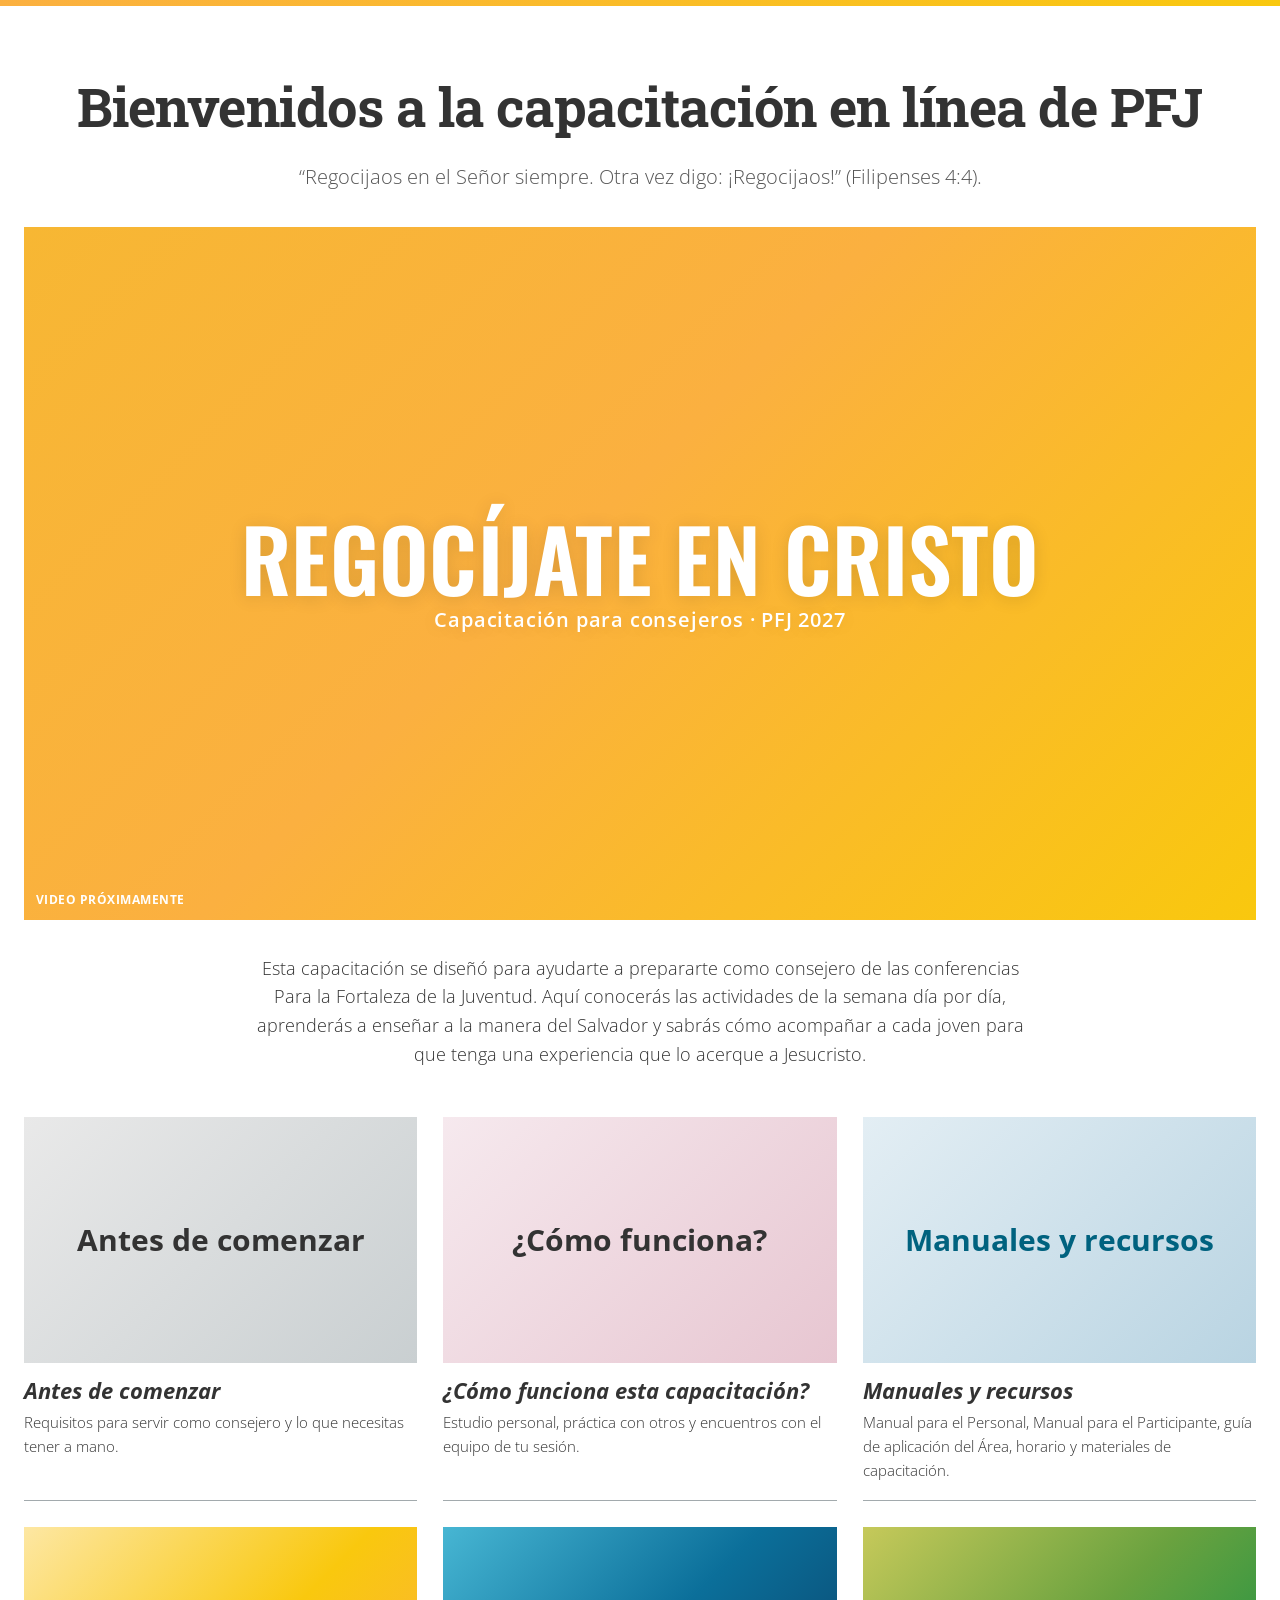
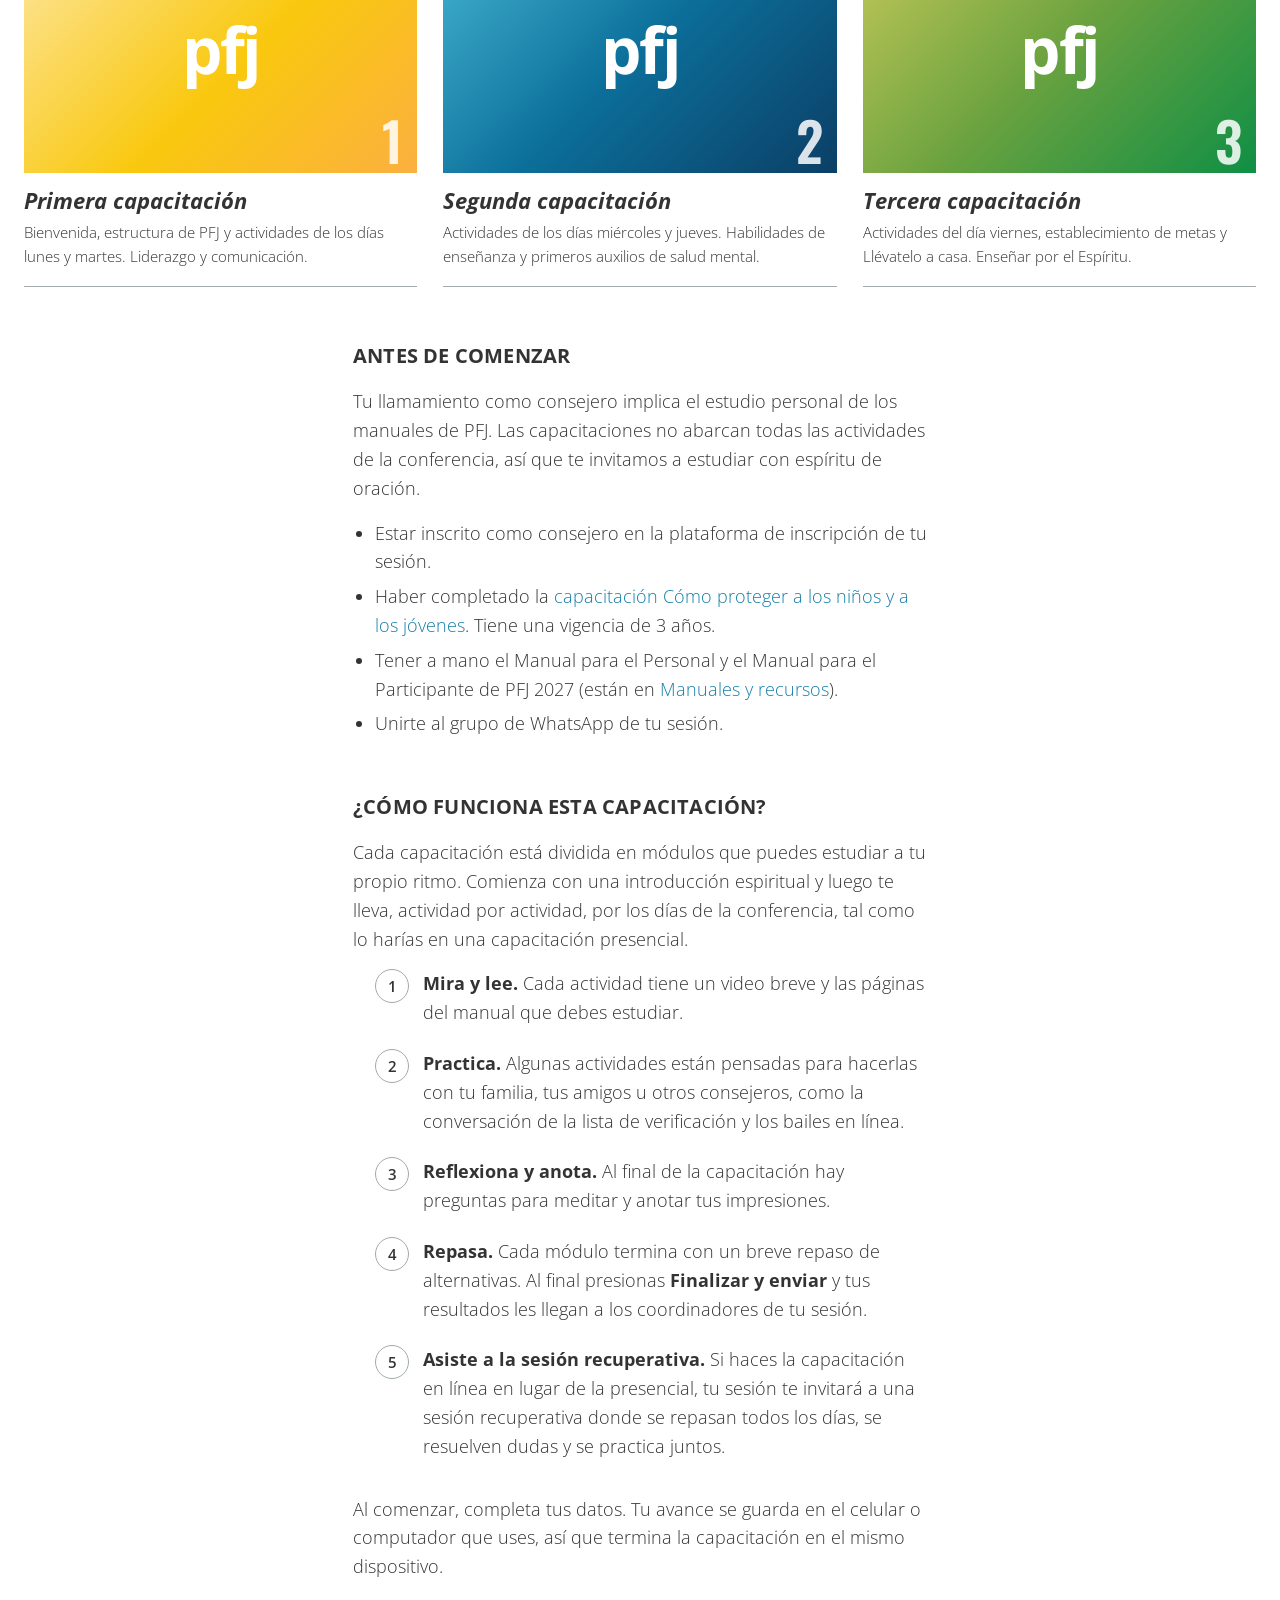
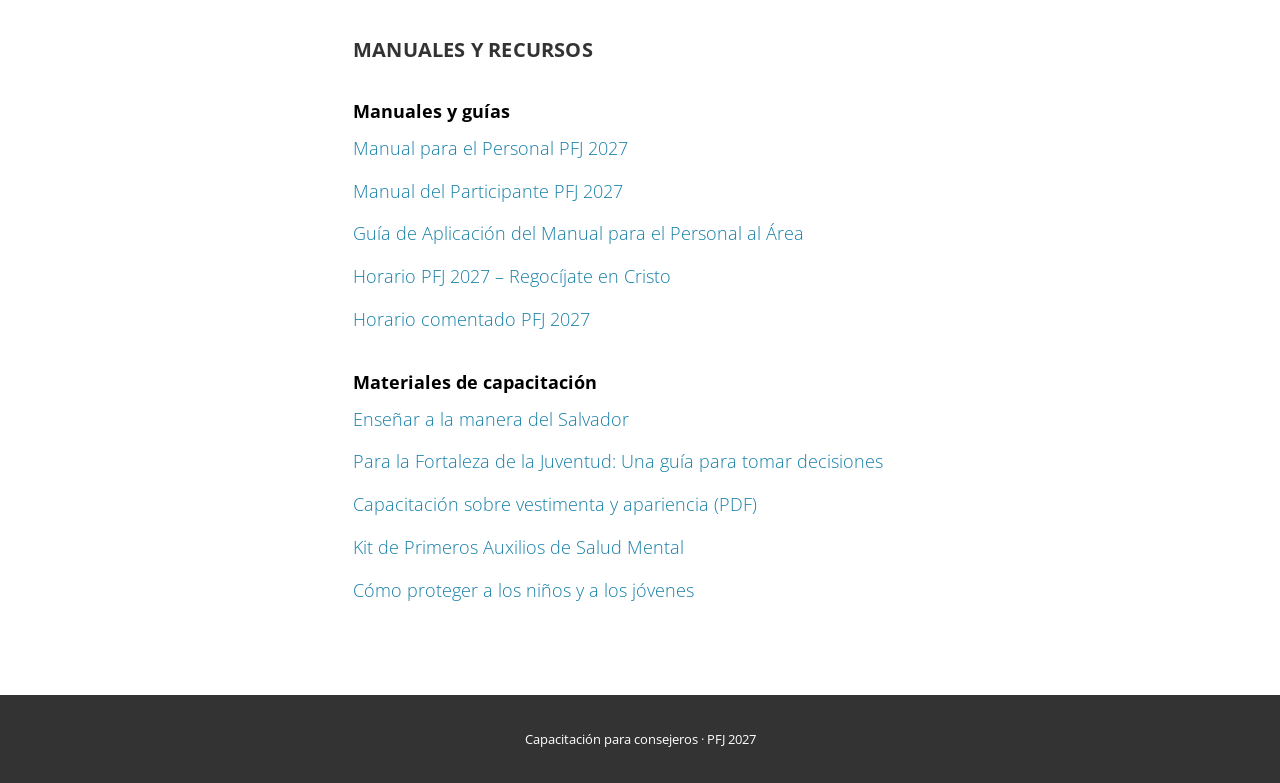
==== commit 491cd5f9: "Miniaturas para compartir el link, tercera capacitación y ajustes - Imagen de vista previa (WhatsApp" ====
--- a/capacitacion-online/index.html
+++ b/capacitacion-online/index.html
@@ -4,6 +4,17 @@
 <meta charset="utf-8">
 <meta name="viewport" content="width=device-width, initial-scale=1">
 <title>Bienvenidos a la capacitación en línea de PFJ</title>
+<meta name="description" content="Regocíjate en Cristo. Prepárate como consejero de PFJ 2027 a tu propio ritmo.">
+<meta property="og:type" content="website">
+<meta property="og:site_name" content="Capacitación PFJ 2027">
+<meta property="og:title" content="Capacitación en línea para consejeros · PFJ 2027">
+<meta property="og:description" content="Regocíjate en Cristo. Prepárate como consejero de PFJ 2027 a tu propio ritmo.">
+<meta property="og:url" content="https://pfj-sudamerica-sur.github.io/capacitacion-online/">
+<meta property="og:image" content="https://pfj-sudamerica-sur.github.io/capacitacion-online/img/miniatura.jpg">
+<meta property="og:image:width" content="1200">
+<meta property="og:image:height" content="630">
+<meta property="og:image:alt" content="Capacitación en línea para consejeros · PFJ 2027">
+<meta name="twitter:card" content="summary_large_image">
 <link rel="stylesheet" href="estilos.css">
 </head>
 <body>
@@ -56,8 +67,8 @@
         <p>Actividades de los días miércoles y jueves. Habilidades de enseñanza y primeros auxilios de salud mental.</p>
       </article>
       <article class="ficha">
-        <div class="ficha__img img-3 prox"><span class="pfj">pfj</span><span class="num">3</span></div>
-        <h3>Tercera capacitación</h3>
+        <a href="capacitacion-3.html"><div class="ficha__img img-3"><span class="pfj">pfj</span><span class="num">3</span></div></a>
+        <h3><a href="capacitacion-3.html">Tercera capacitación</a></h3>
         <p>Actividades del día viernes, establecimiento de metas y Llévatelo a casa. Enseñar por el Espíritu.</p>
       </article>
     </div>
--- a/capacitacion-online/estilos.css
+++ b/capacitacion-online/estilos.css
@@ -240,7 +240,8 @@
 .modulo__cabecera h2 { font-family: "Roboto Slab", serif; font-weight: 500; font-size: 28px; line-height: 1.2; margin: 4px 0 0; color: var(--texto); }
 .modulo__nav { display: flex; justify-content: space-between; align-items: center; gap: 12px; margin: 40px 0 0; padding-top: 20px; border-top: 1px solid var(--linea); }
 .modulo__nav a { text-decoration: none; }
-.modulo__nav-der { display: flex; gap: 10px; align-items: center; flex-wrap: wrap; justify-content: flex-end; }
+.modulo__nav-der, .modulo__nav-izq { display: flex; gap: 10px; align-items: center; flex-wrap: wrap; justify-content: flex-end; }
+.modulo__nav-izq { justify-content: flex-start; }
 .modulo__nav .boton-rojo { padding: 10px 16px; }
 .modulo__nav .boton-borde { padding: 9px 14px; }
 .indice-modulos { display: grid; grid-template-columns: 1fr 1fr; gap: 10px; }
@@ -306,7 +307,7 @@
   .indice-modulos { grid-template-columns: 1fr; }
   .baile__botones { grid-template-columns: repeat(2, 1fr); }
   .modulo__nav { flex-direction: column-reverse; align-items: stretch; text-align: center; }
-  .modulo__nav-der { flex-direction: column-reverse; align-items: stretch; }
+  .modulo__nav-der, .modulo__nav-izq { flex-direction: column-reverse; align-items: stretch; }
   .campos { grid-template-columns: 1fr; }
   .titulo-bloque { margin-top: 40px; }
   .titulo-bloque h1 { font-size: 32px; }
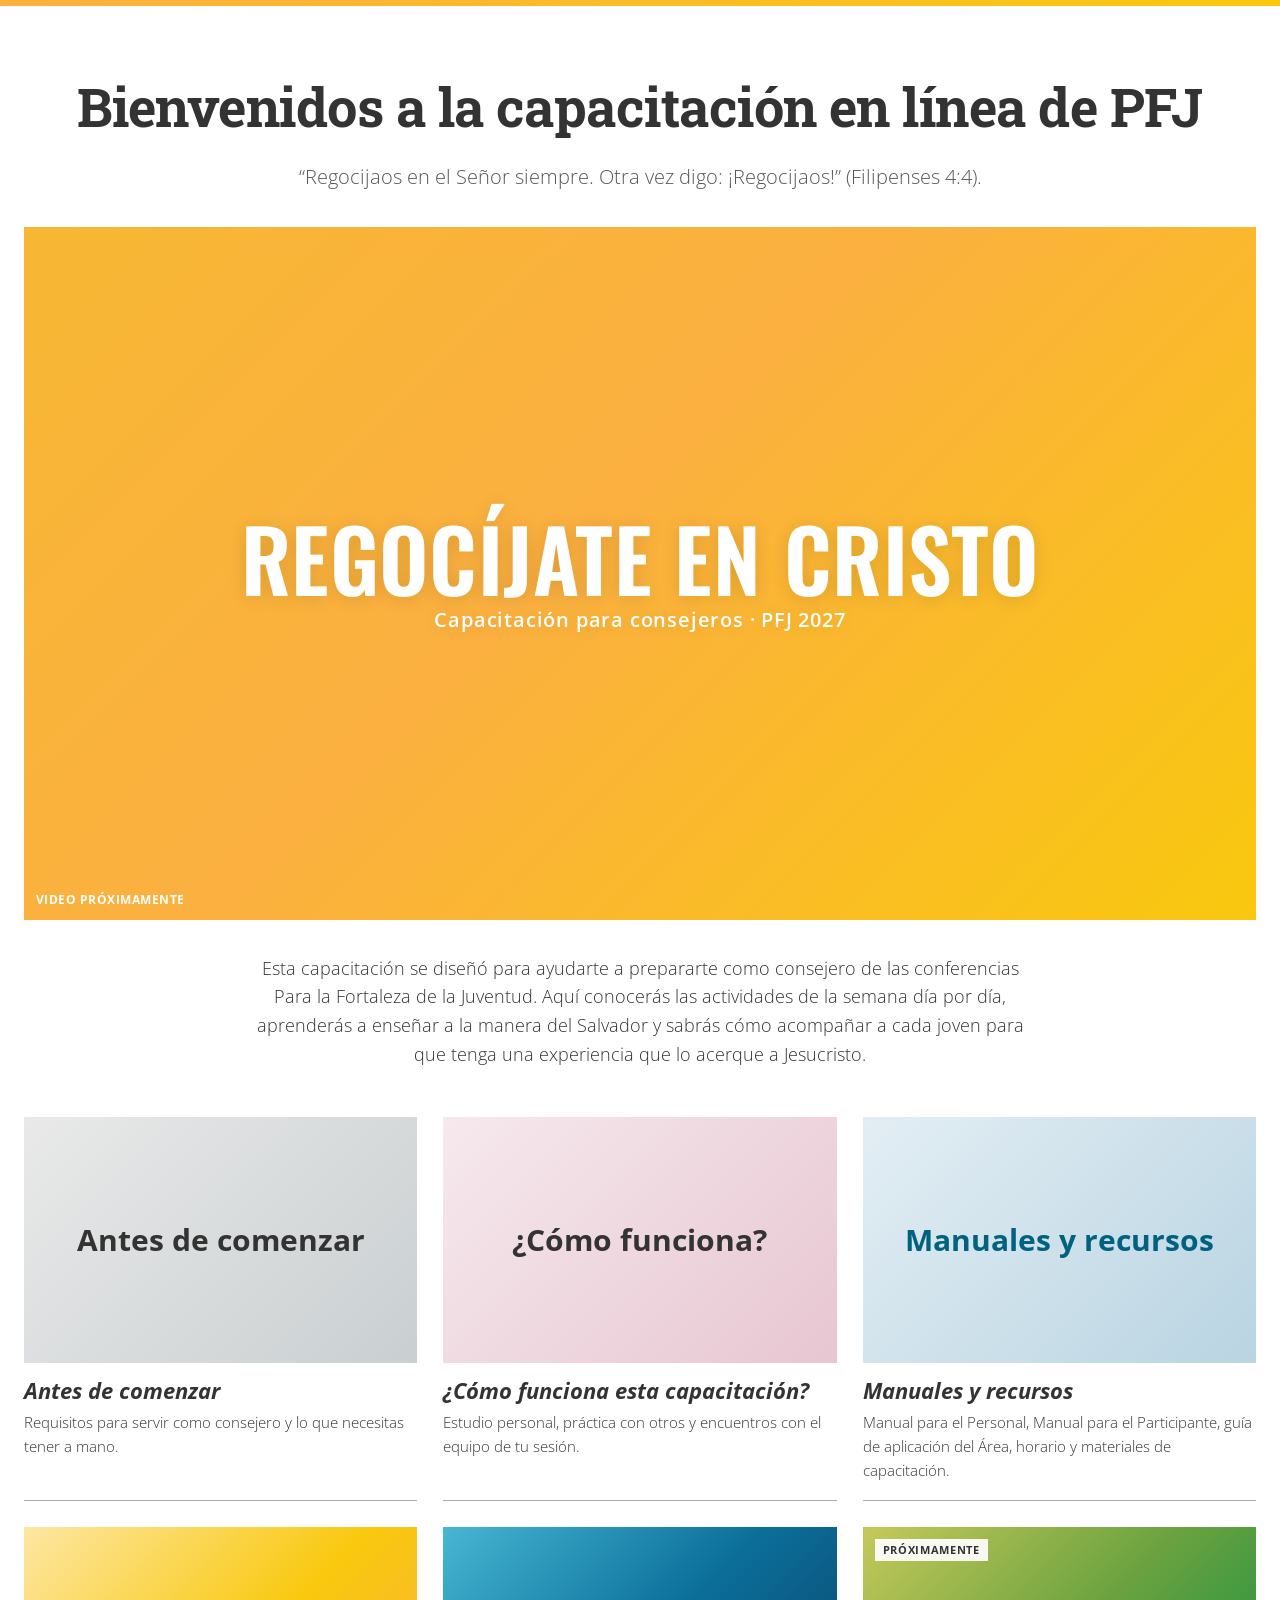
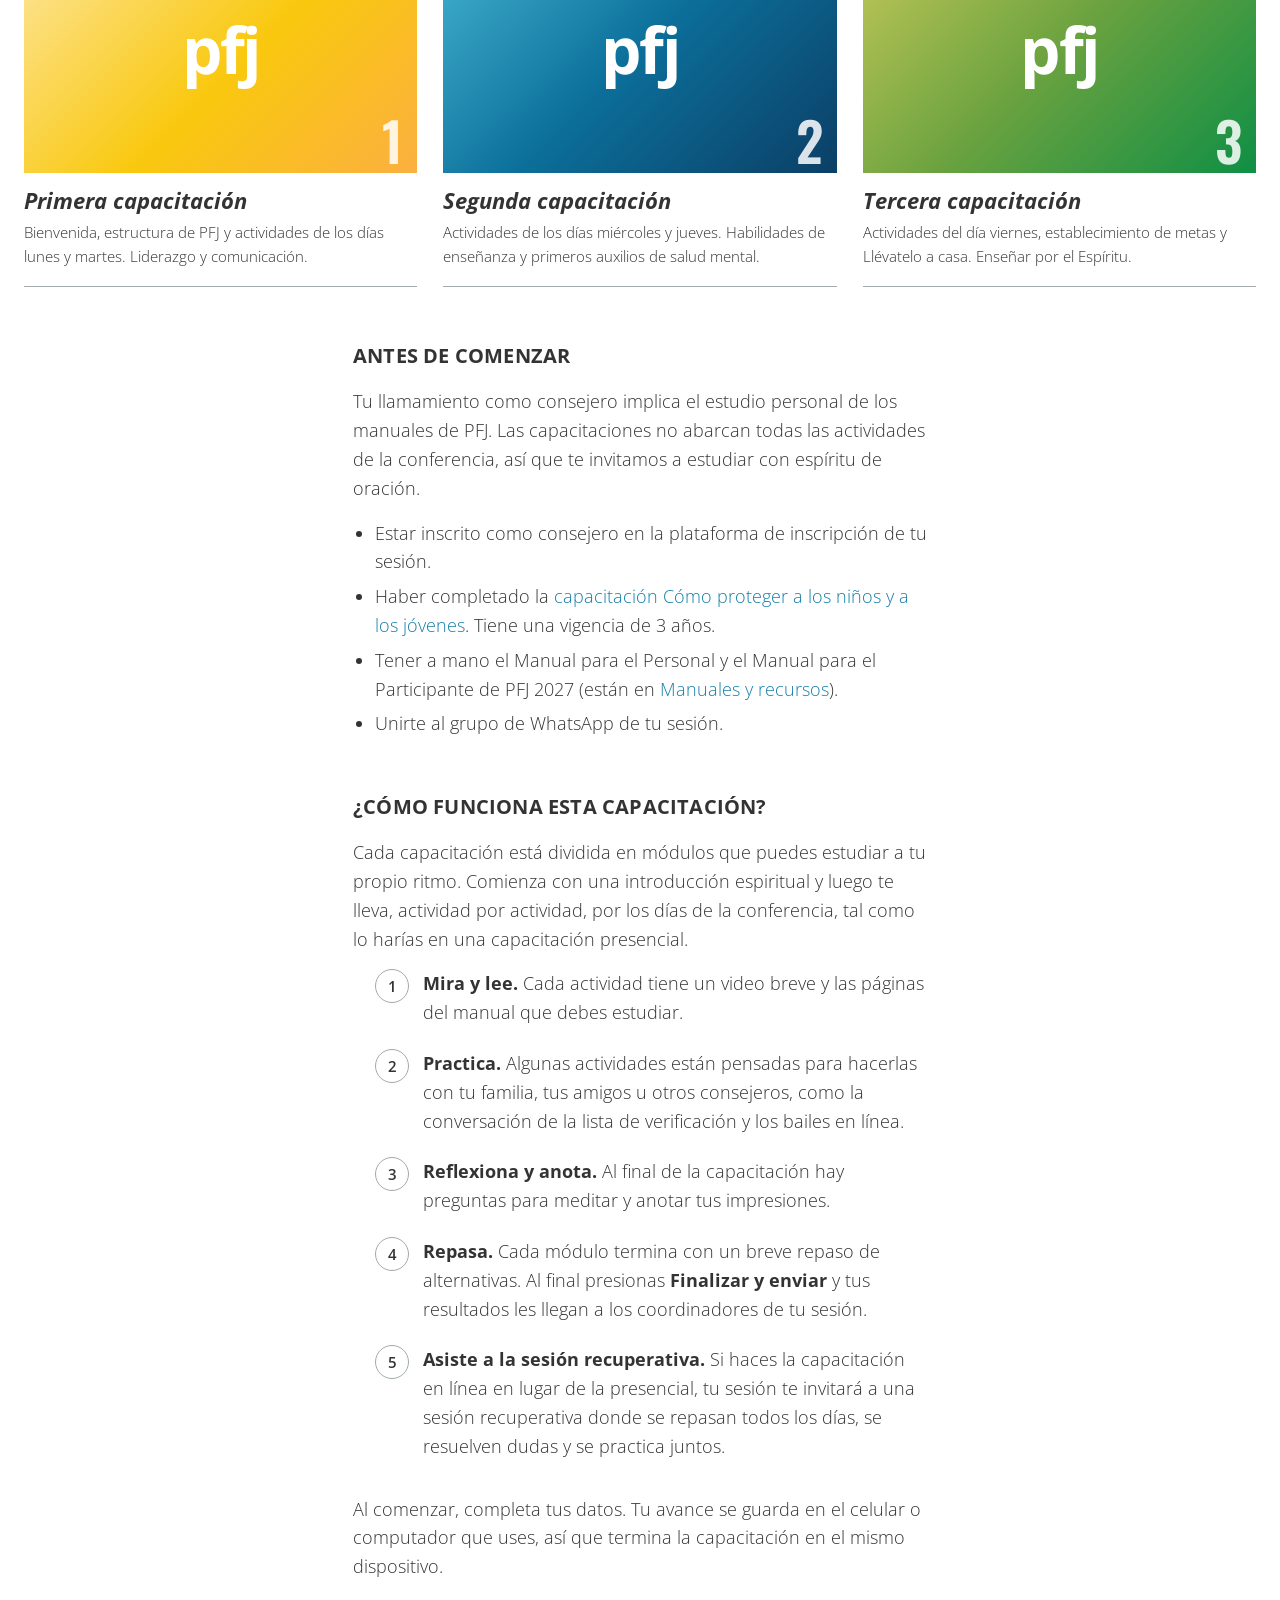
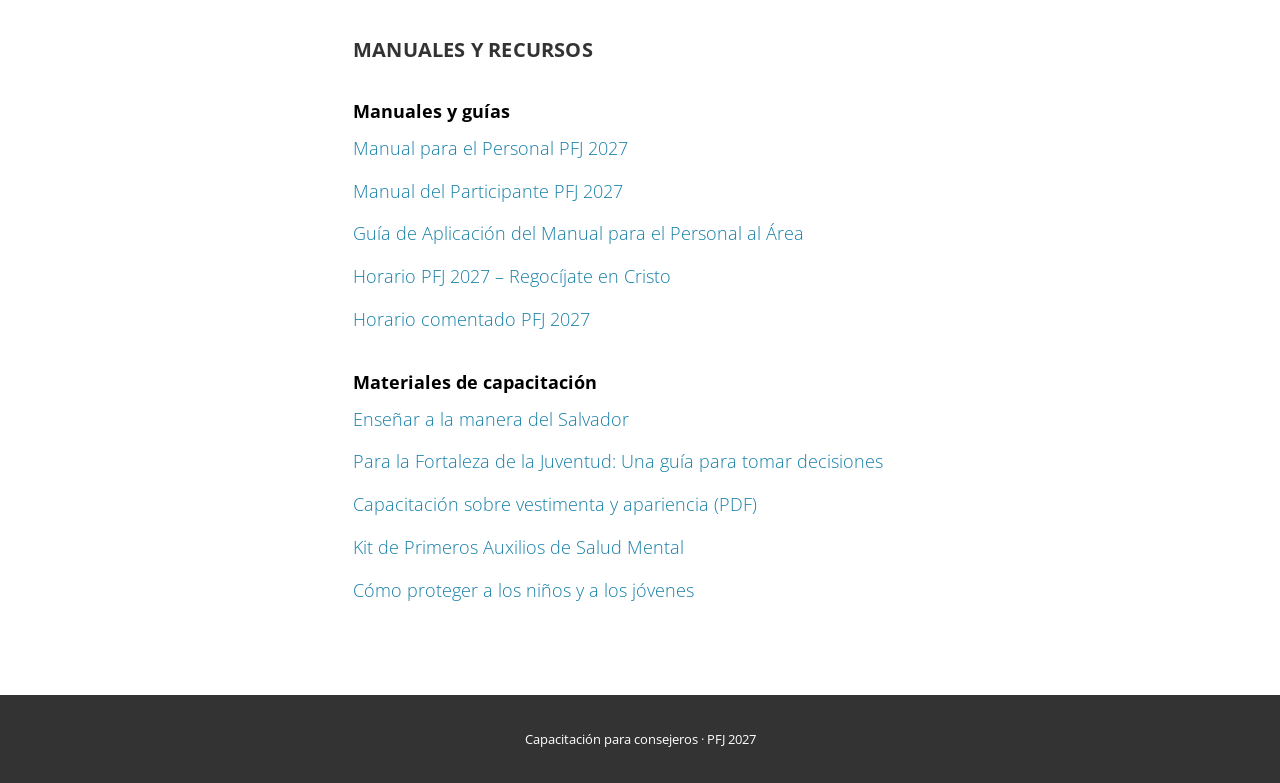
==== commit 8e58b847: "Tercera capacitación: Próximamente en la portada Co-Authored-By: Claude Opus 5.5 <noreply@anthropic." ====
--- a/capacitacion-online/index.html
+++ b/capacitacion-online/index.html
@@ -15,7 +15,7 @@
 <meta property="og:image:height" content="630">
 <meta property="og:image:alt" content="Capacitación en línea para consejeros · PFJ 2027">
 <meta name="twitter:card" content="summary_large_image">
-<link rel="stylesheet" href="estilos.css">
+<link rel="stylesheet" href="estilos.css?v=3">
 </head>
 <body>
 
@@ -67,8 +67,8 @@
         <p>Actividades de los días miércoles y jueves. Habilidades de enseñanza y primeros auxilios de salud mental.</p>
       </article>
       <article class="ficha">
-        <a href="capacitacion-3.html"><div class="ficha__img img-3"><span class="pfj">pfj</span><span class="num">3</span></div></a>
-        <h3><a href="capacitacion-3.html">Tercera capacitación</a></h3>
+        <div class="ficha__img img-3 prox"><span class="pfj">pfj</span><span class="num">3</span></div>
+        <h3>Tercera capacitación</h3>
         <p>Actividades del día viernes, establecimiento de metas y Llévatelo a casa. Enseñar por el Espíritu.</p>
       </article>
     </div>
@@ -118,6 +118,6 @@
 </main>
 
 <footer class="pie">Capacitación para consejeros · PFJ 2027</footer>
-<script src="app.js"></script>
+<script src="app.js?v=2"></script>
 </body>
 </html>
--- a/capacitacion-online/estilos.css
+++ b/capacitacion-online/estilos.css
@@ -87,6 +87,9 @@
 .compartir { display: flex; justify-content: center; gap: 22px; margin: 22px 0 30px; }
 .compartir span { width: 22px; height: 22px; border-radius: 3px; background: var(--enlace); opacity: .9; }
 
+/* Foto a todo el ancho de la ventana; se recorta arriba y abajo para no pasar de ~55% del alto */
+.foto-portada { width: 100%; margin: 0 0 40px; padding: 0; }
+.foto-portada img { display: block; width: 100%; height: clamp(240px, 55vh, 620px); object-fit: cover; object-position: center 40%; }
 .ancho { max-width: 1640px; margin: 0 auto; padding: 0 24px; }
 .columna { max-width: var(--col); margin: 0 auto; padding: 0 16px; }
 
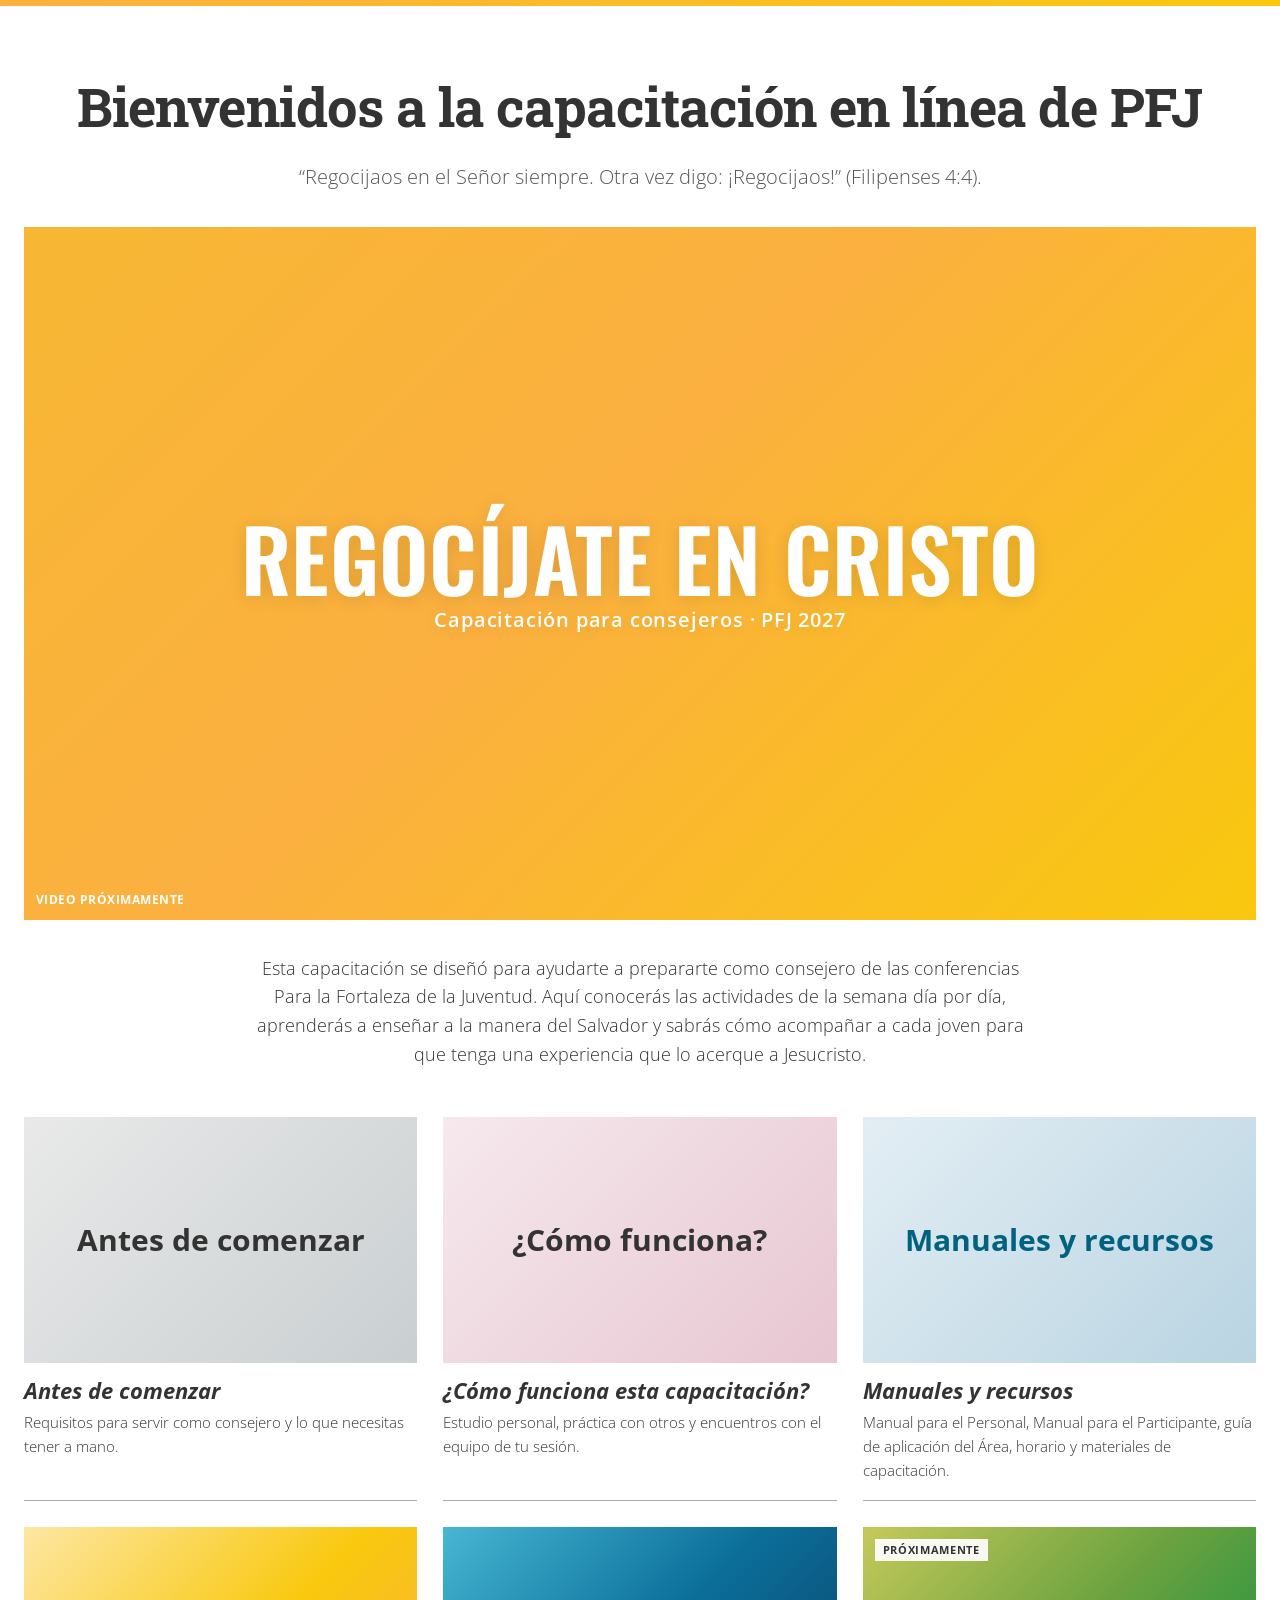
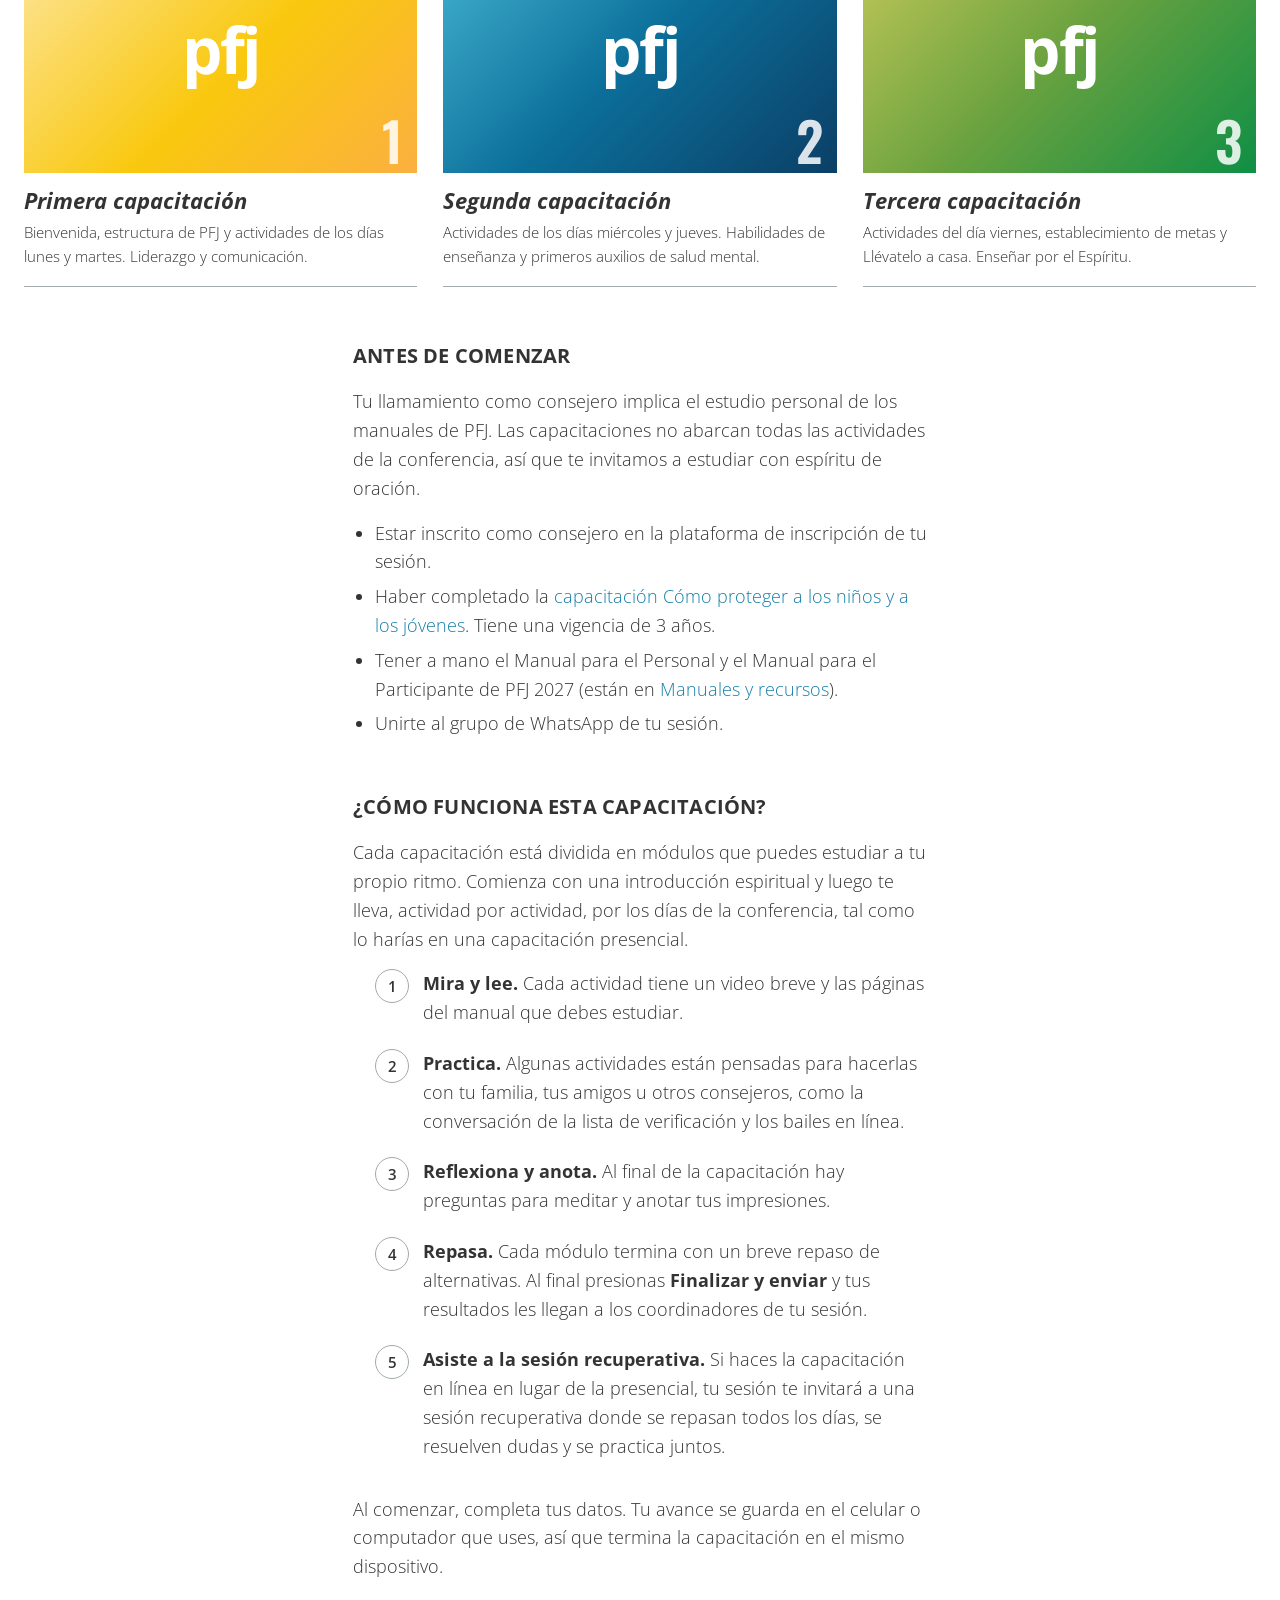
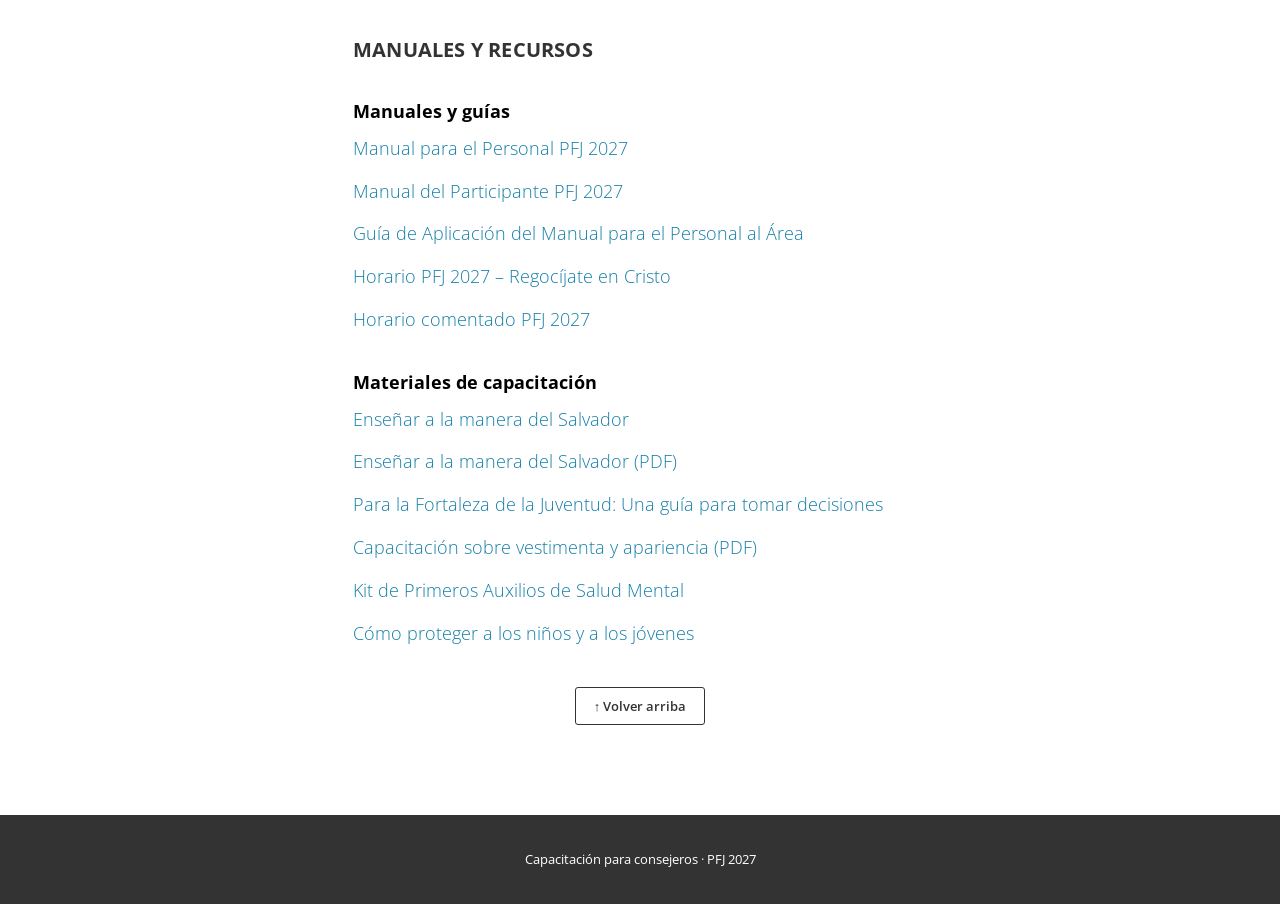
==== commit 5eda3877: "Preguntas de repaso revisadas en las tres capacitaciones - Preguntas nuevas y reescritas según la re" ====
--- a/capacitacion-online/index.html
+++ b/capacitacion-online/index.html
@@ -109,15 +109,18 @@
       <p><a href="https://drive.google.com/file/d/1_ZmeIhQIKHLMObAGilvFwir2xfRj30LJ/view" target="_blank" rel="noopener">Horario comentado PFJ 2027</a></p>
       <h3>Materiales de capacitación</h3>
       <p><a href="https://www.churchofjesuschrist.org/study/manual/teaching-in-the-saviors-way-2022?lang=spa" target="_blank" rel="noopener">Enseñar a la manera del Salvador</a></p>
+      <p><a href="https://drive.google.com/file/d/1ln4mFB7mW29A1eeXo-IN8y84mGNq8Tl_/view" target="_blank" rel="noopener">Enseñar a la manera del Salvador (PDF)</a></p>
       <p><a href="https://www.churchofjesuschrist.org/study/manual/for-the-strength-of-youth?lang=spa" target="_blank" rel="noopener">Para la Fortaleza de la Juventud: Una guía para tomar decisiones</a></p>
       <p><a href="https://drive.google.com/file/d/1r3qxZNEATlZR-fgJkV6bLsKsZWX1RQYC/view" target="_blank" rel="noopener">Capacitación sobre vestimenta y apariencia (PDF)</a></p>
       <p><a href="https://drive.google.com/file/d/1W20gHPFkH7GxolqbSm8Wpdt2u8NhHeDE/view" target="_blank" rel="noopener">Kit de Primeros Auxilios de Salud Mental</a></p>
       <p><a href="https://www.churchofjesuschrist.org/callings/church-safety-and-health/protecting-children-and-youth?lang=spa" target="_blank" rel="noopener">Cómo proteger a los niños y a los jóvenes</a></p>
     </section>
+
+    <p style="text-align:center; margin-top:40px;"><a class="boton-borde" href="#" onclick="window.scrollTo({top:0, behavior:'smooth'}); return false;" style="display:inline-block; padding:9px 18px; text-decoration:none;">↑ Volver arriba</a></p>
   </div>
 </main>
 
 <footer class="pie">Capacitación para consejeros · PFJ 2027</footer>
-<script src="app.js?v=2"></script>
+<script src="app.js?v=3"></script>
 </body>
 </html>
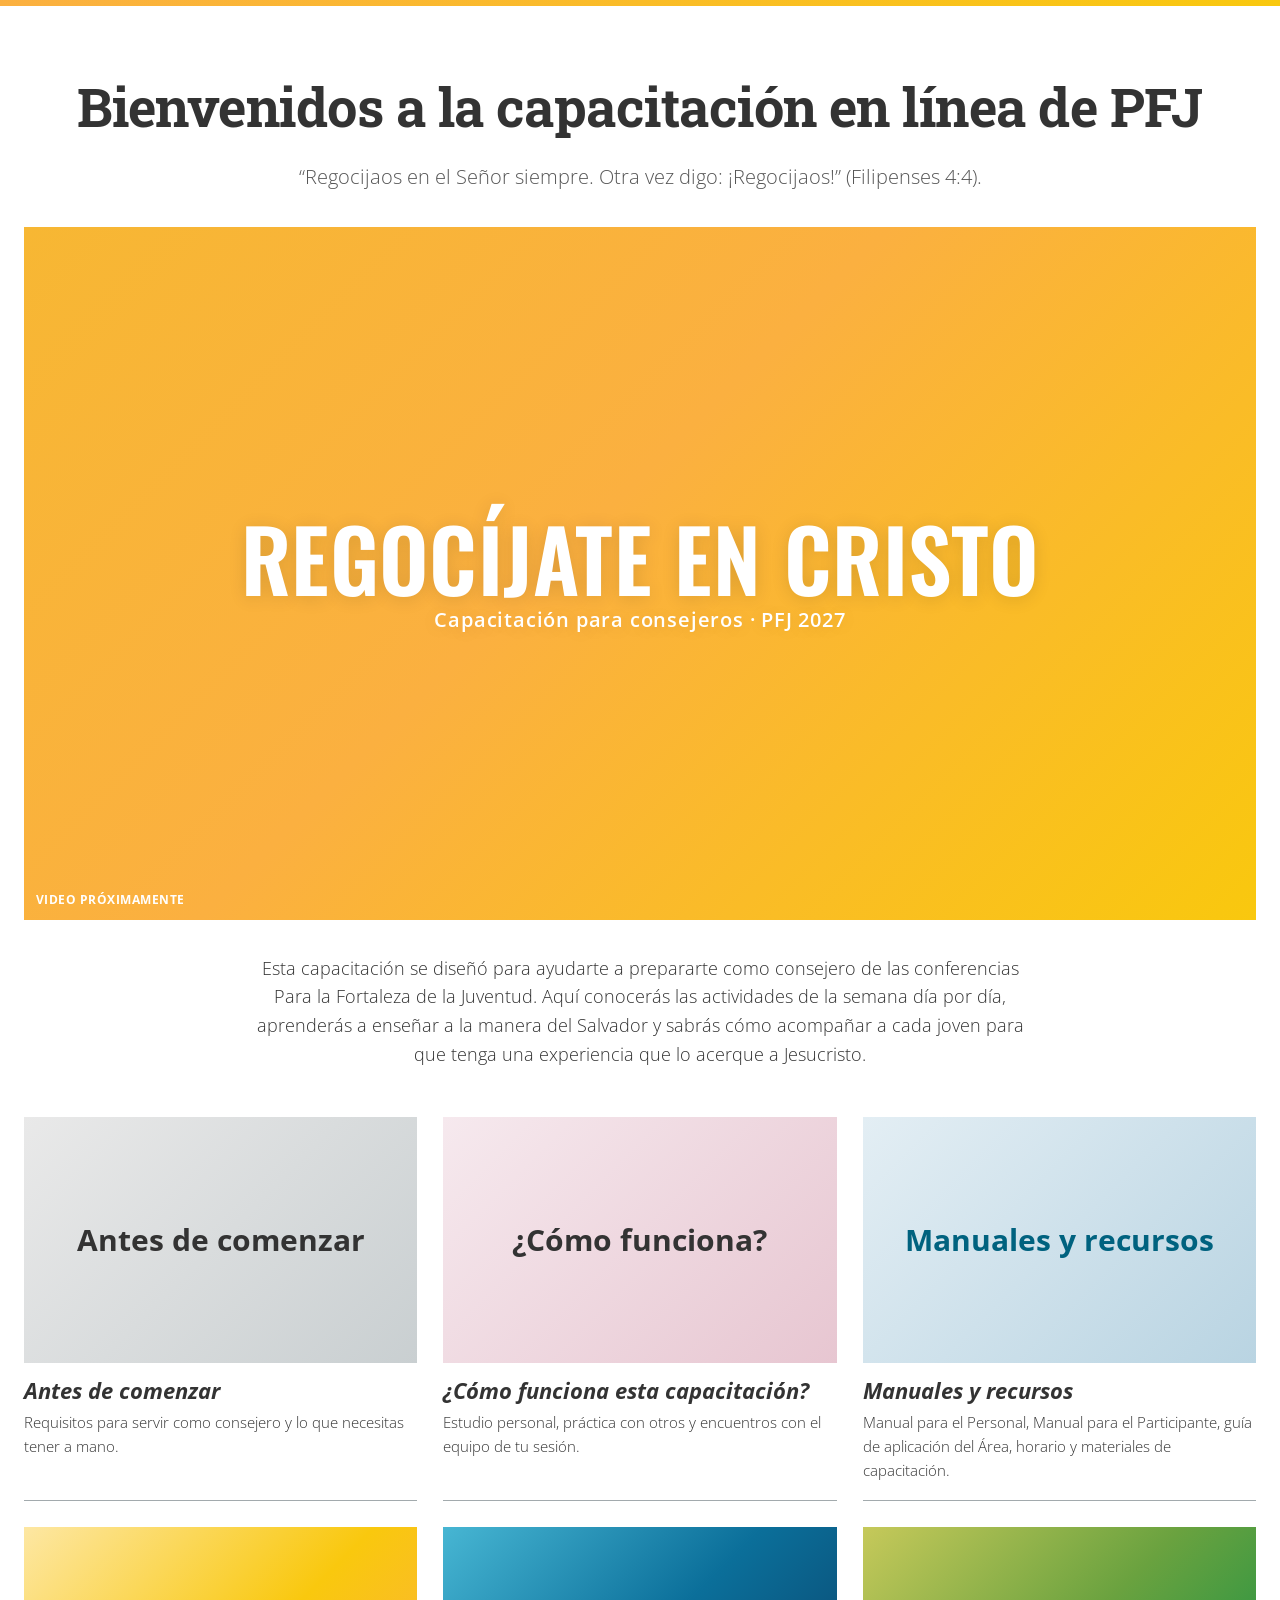
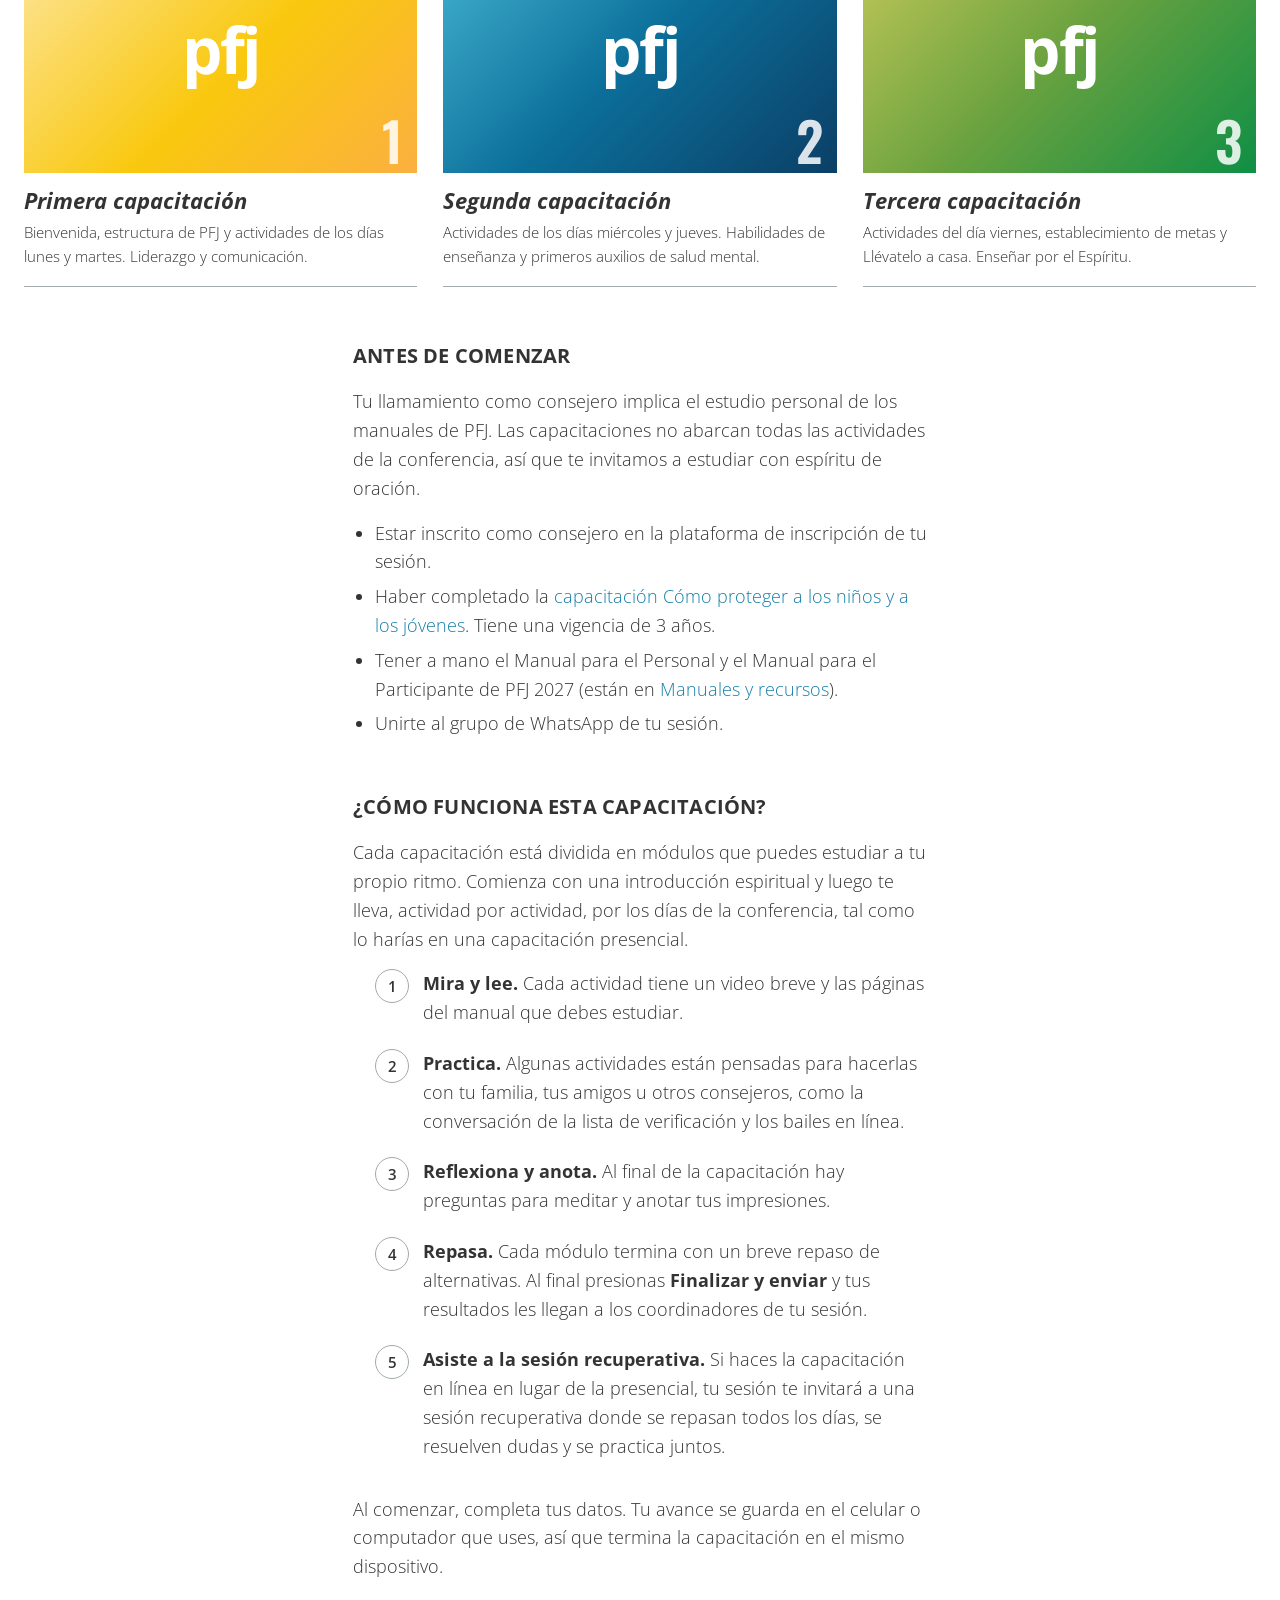
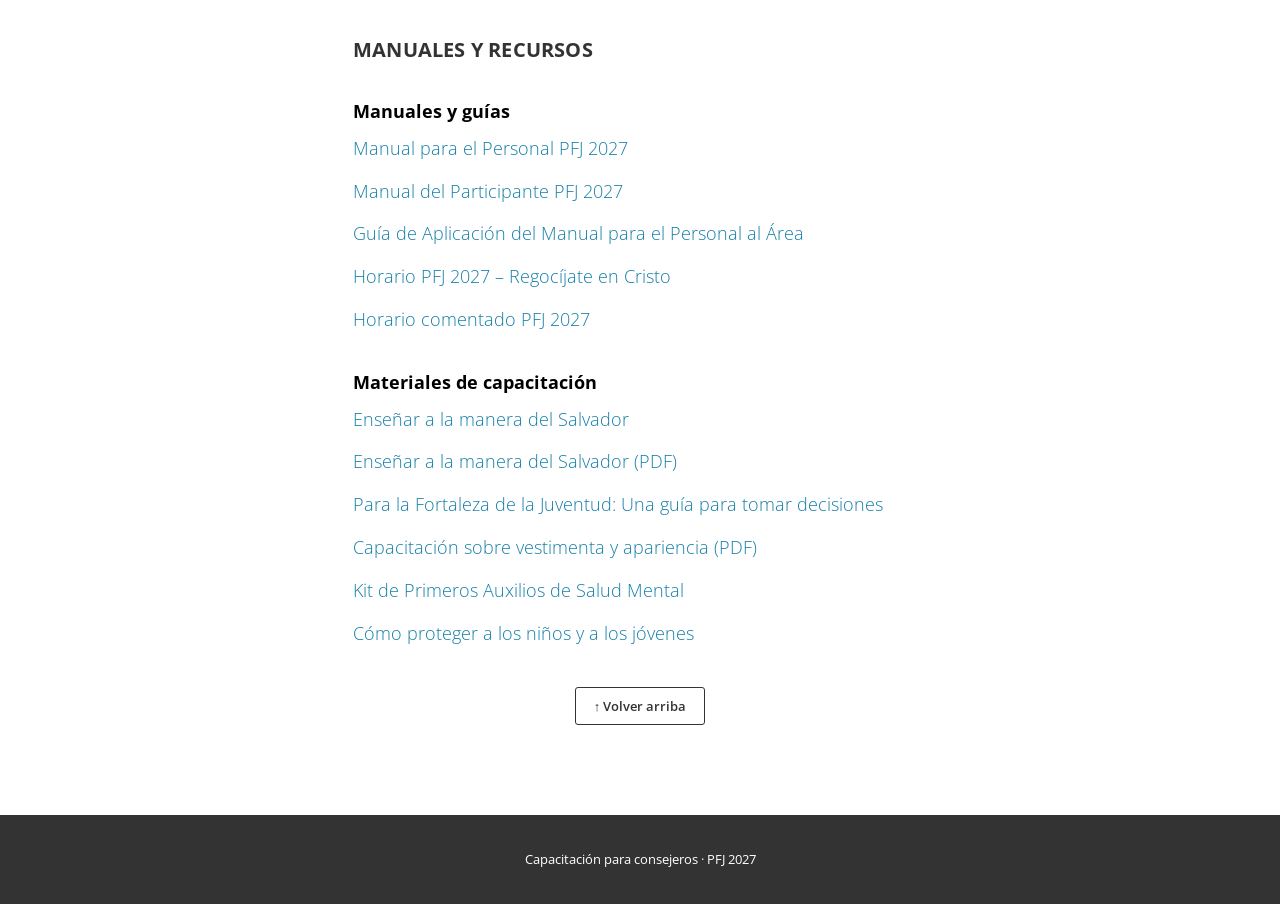
==== commit b1e0cb84: "Tercera capacitación habilitada en la portada - Foto de portada en la tercera capacitación. - Videos" ====
--- a/capacitacion-online/index.html
+++ b/capacitacion-online/index.html
@@ -67,8 +67,8 @@
         <p>Actividades de los días miércoles y jueves. Habilidades de enseñanza y primeros auxilios de salud mental.</p>
       </article>
       <article class="ficha">
-        <div class="ficha__img img-3 prox"><span class="pfj">pfj</span><span class="num">3</span></div>
-        <h3>Tercera capacitación</h3>
+        <a href="capacitacion-3.html"><div class="ficha__img img-3"><span class="pfj">pfj</span><span class="num">3</span></div></a>
+        <h3><a href="capacitacion-3.html">Tercera capacitación</a></h3>
         <p>Actividades del día viernes, establecimiento de metas y Llévatelo a casa. Enseñar por el Espíritu.</p>
       </article>
     </div>
